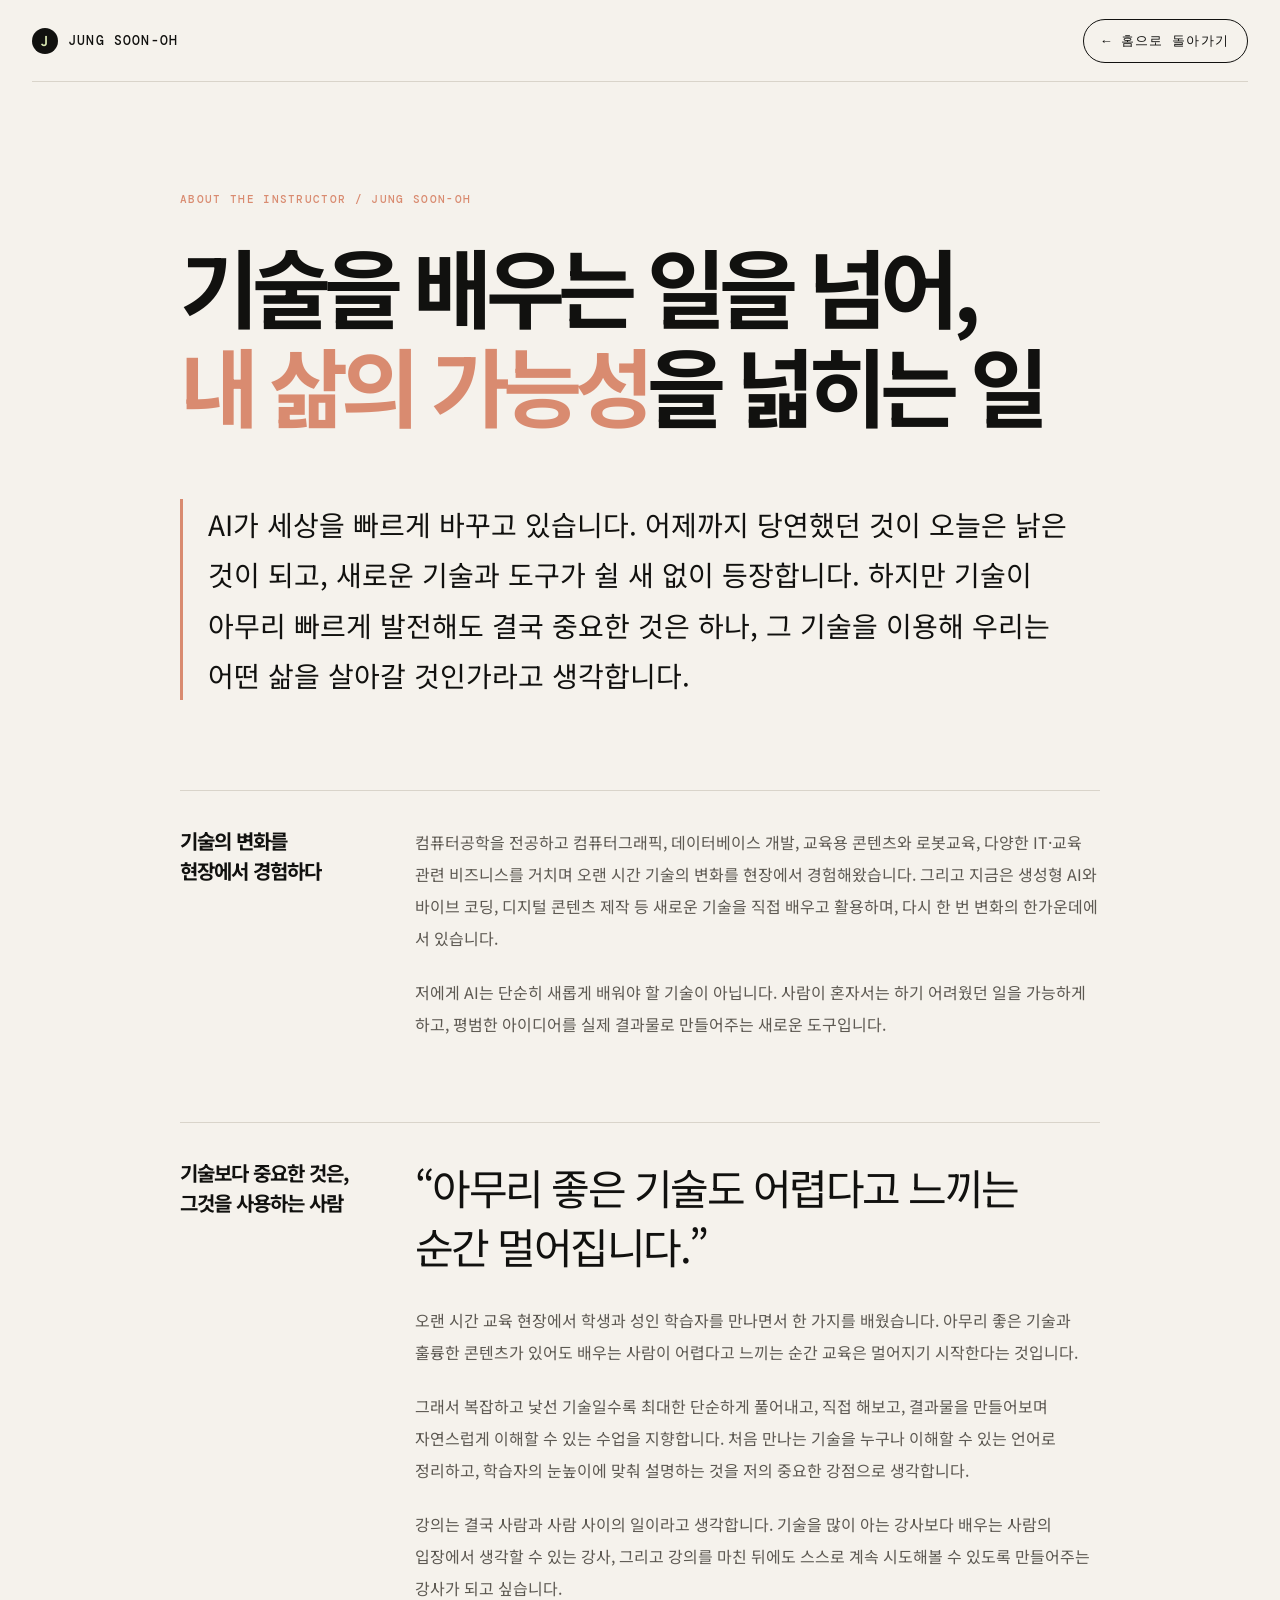
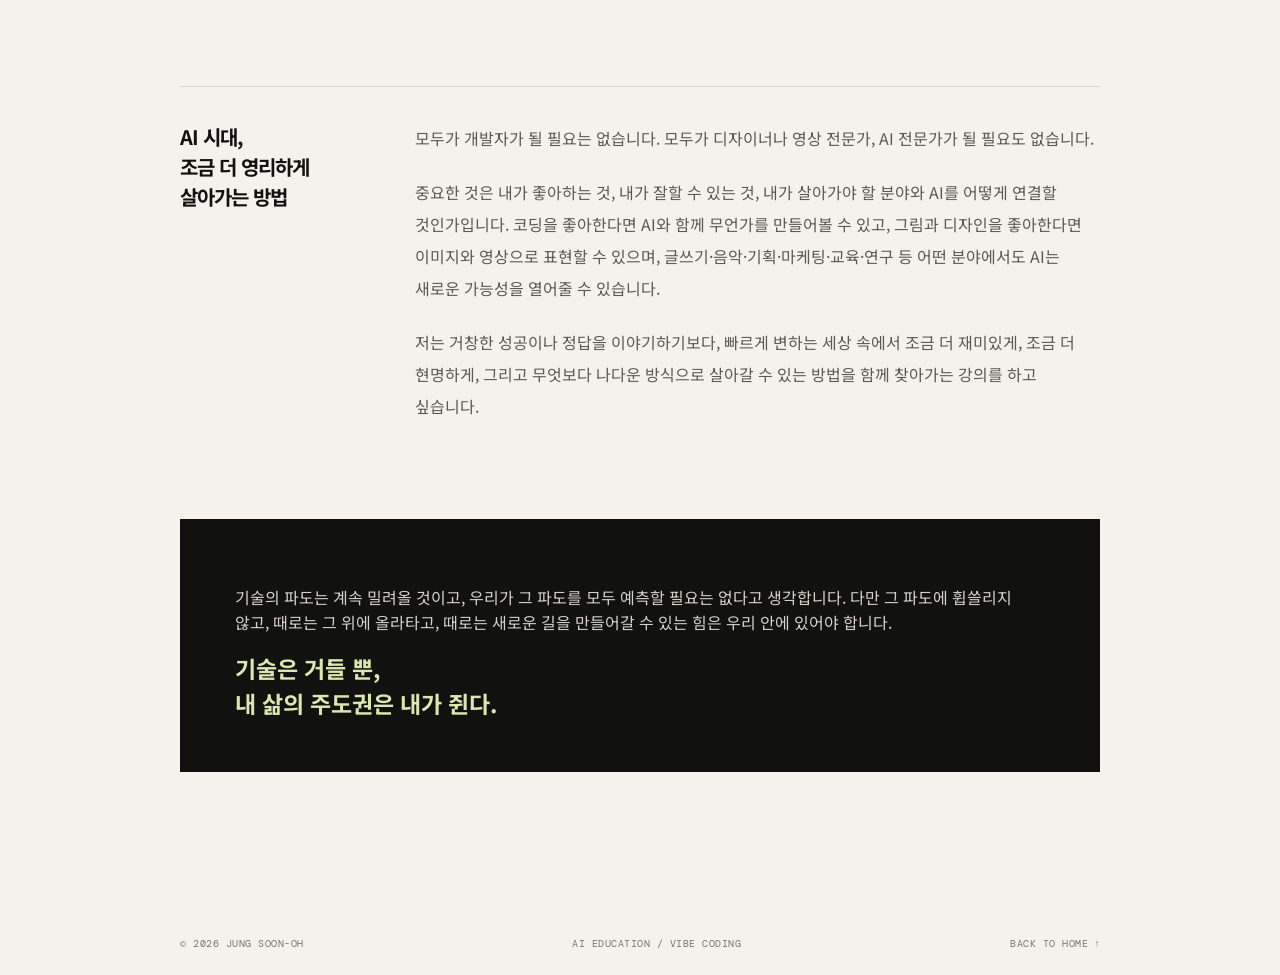
==== about.html @ f89692b2 "Refine landing page visuals and add instructor profile page" ====
<!doctype html>
<html lang="ko">
  <head>
    <meta charset="UTF-8" />
    <meta name="viewport" content="width=device-width, initial-scale=1.0" />
    <meta name="description" content="정순오 강사 소개 - 기술은 거들 뿐, 내 삶의 주도권은 내가 쥔다." />
    <title>강사 소개 | 정순오</title>
    <link rel="stylesheet" href="styles.css" />
    <link rel="stylesheet" href="styles-overrides.css" />
  </head>
  <body class="article-page">
    <header class="site-header">
      <a class="brand" href="index.html" aria-label="정순오 홈"><span class="brand-mark">J</span><span>JUNG SOON-OH</span></a>
      <a class="header-cta" href="index.html">← 홈으로 돌아가기</a>
    </header>
    <main class="article-main">
      <article class="article-shell">
        <p class="article-kicker">ABOUT THE INSTRUCTOR / JUNG SOON-OH</p>
        <h1>기술을 배우는 일을 넘어,<br /><em>내 삶의 가능성</em>을 넓히는 일</h1>
        <p class="article-lead">AI가 세상을 빠르게 바꾸고 있습니다. 어제까지 당연했던 것이 오늘은 낡은 것이 되고, 새로운 기술과 도구가 쉴 새 없이 등장합니다. 하지만 기술이 아무리 빠르게 발전해도 결국 중요한 것은 하나, 그 기술을 이용해 우리는 어떤 삶을 살아갈 것인가라고 생각합니다.</p>
        <section class="article-block"><h2>기술의 변화를<br />현장에서 경험하다</h2><div><p>컴퓨터공학을 전공하고 컴퓨터그래픽, 데이터베이스 개발, 교육용 콘텐츠와 로봇교육, 다양한 IT·교육 관련 비즈니스를 거치며 오랜 시간 기술의 변화를 현장에서 경험해왔습니다. 그리고 지금은 생성형 AI와 바이브 코딩, 디지털 콘텐츠 제작 등 새로운 기술을 직접 배우고 활용하며, 다시 한 번 변화의 한가운데에 서 있습니다.</p><p>저에게 AI는 단순히 새롭게 배워야 할 기술이 아닙니다. 사람이 혼자서는 하기 어려웠던 일을 가능하게 하고, 평범한 아이디어를 실제 결과물로 만들어주는 새로운 도구입니다.</p></div></section>
        <section class="article-block"><h2>기술보다 중요한 것은,<br />그것을 사용하는 사람</h2><div><blockquote>“아무리 좋은 기술도 어렵다고 느끼는 순간 멀어집니다.”</blockquote><p>오랜 시간 교육 현장에서 학생과 성인 학습자를 만나면서 한 가지를 배웠습니다. 아무리 좋은 기술과 훌륭한 콘텐츠가 있어도 배우는 사람이 어렵다고 느끼는 순간 교육은 멀어지기 시작한다는 것입니다.</p><p>그래서 복잡하고 낯선 기술일수록 최대한 단순하게 풀어내고, 직접 해보고, 결과물을 만들어보며 자연스럽게 이해할 수 있는 수업을 지향합니다. 처음 만나는 기술을 누구나 이해할 수 있는 언어로 정리하고, 학습자의 눈높이에 맞춰 설명하는 것을 저의 중요한 강점으로 생각합니다.</p><p>강의는 결국 사람과 사람 사이의 일이라고 생각합니다. 기술을 많이 아는 강사보다 배우는 사람의 입장에서 생각할 수 있는 강사, 그리고 강의를 마친 뒤에도 스스로 계속 시도해볼 수 있도록 만들어주는 강사가 되고 싶습니다.</p></div></section>
        <section class="article-block"><h2>AI 시대,<br />조금 더 영리하게 살아가는 방법</h2><div><p>모두가 개발자가 될 필요는 없습니다. 모두가 디자이너나 영상 전문가, AI 전문가가 될 필요도 없습니다.</p><p>중요한 것은 내가 좋아하는 것, 내가 잘할 수 있는 것, 내가 살아가야 할 분야와 AI를 어떻게 연결할 것인가입니다. 코딩을 좋아한다면 AI와 함께 무언가를 만들어볼 수 있고, 그림과 디자인을 좋아한다면 이미지와 영상으로 표현할 수 있으며, 글쓰기·음악·기획·마케팅·교육·연구 등 어떤 분야에서도 AI는 새로운 가능성을 열어줄 수 있습니다.</p><p>저는 거창한 성공이나 정답을 이야기하기보다, 빠르게 변하는 세상 속에서 조금 더 재미있게, 조금 더 현명하게, 그리고 무엇보다 나다운 방식으로 살아갈 수 있는 방법을 함께 찾아가는 강의를 하고 싶습니다.</p></div></section>
        <section class="article-signature"><p>기술의 파도는 계속 밀려올 것이고, 우리가 그 파도를 모두 예측할 필요는 없다고 생각합니다. 다만 그 파도에 휩쓸리지 않고, 때로는 그 위에 올라타고, 때로는 새로운 길을 만들어갈 수 있는 힘은 우리 안에 있어야 합니다.</p><strong>기술은 거들 뿐,<br />내 삶의 주도권은 내가 쥔다.</strong></section>
      </article>
    </main>
    <footer class="site-footer article-shell"><span>© 2026 JUNG SOON-OH</span><span>AI EDUCATION / VIBE CODING</span><a href="index.html">BACK TO HOME ↑</a></footer>
  </body>
</html>
---- styles.css ----
@import url('https://fonts.googleapis.com/css2?family=DM+Mono:wght@400;500&family=Manrope:wght@400;500;600;700;800&family=Noto+Sans+KR:wght@400;500;600;700;900&display=swap');
:root{--ink:#11110f;--paper:#f5f2ec;--muted:#77736b;--line:#d9d4ca;--lime:#d8f04b;--orange:#f4774b;--blue:#233bff;--cream:#ebe7df}*{box-sizing:border-box}html{scroll-behavior:smooth}body{margin:0;background:var(--paper);color:var(--ink);font-family:'Noto Sans KR','Manrope',sans-serif;line-height:1.55}a{color:inherit;text-decoration:none}.section-shell{width:min(1180px,calc(100% - 64px));margin:auto}.site-header{height:82px;display:flex;align-items:center;justify-content:space-between;width:min(1320px,calc(100% - 64px));margin:auto;border-bottom:1px solid var(--line);font:500 11px 'DM Mono',monospace;letter-spacing:.08em}.brand{display:flex;align-items:center;gap:10px}.brand-mark{width:26px;height:26px;display:grid;place-items:center;background:var(--ink);color:var(--lime);border-radius:50%;font:700 14px 'Manrope'}.desktop-nav{display:flex;gap:32px;color:#67625a}.desktop-nav a:hover,.text-link:hover{color:var(--orange)}.header-cta{padding:11px 16px;border:1px solid var(--ink);border-radius:100px}.header-cta span,.button span{font-size:18px;margin-left:10px}.hero{min-height:700px;display:grid;grid-template-columns:1.02fr .98fr;align-items:center;gap:40px;padding:76px 0 95px}.eyebrow{font:500 11px 'DM Mono',monospace;letter-spacing:.12em;color:var(--muted);margin:0 0 28px}.eyebrow-dot{display:inline-block;width:7px;height:7px;border-radius:50%;background:var(--orange);margin-right:8px}.hero h1,.section-intro h2,.method-heading h2,.trust-heading h2,.about-copy h2,.cta h2{font-size:clamp(42px,5.7vw,76px);line-height:1.05;letter-spacing:-.07em;margin:0;font-weight:900}.hero h1 em,.section-intro h2 em,.method-heading h2 em,.trust-heading h2 em,.about-copy h2 em,.cta h2 em{font-style:normal;color:var(--orange)}.hero-display{font-size:clamp(34px,4vw,56px);font-weight:700;line-height:1.05;letter-spacing:-.08em;margin:22px 0 20px}.hero-display strong{color:var(--blue)}.hero-summary{color:#5d5952;font-size:16px;margin:0 0 31px}.hero-actions{display:flex;align-items:center;gap:25px}.button{display:inline-flex;align-items:center;justify-content:center;padding:15px 21px;border-radius:3px;font-weight:700;font-size:14px;transition:.2s}.button-primary{background:var(--ink);color:var(--paper)}.button-primary:hover{background:var(--blue);transform:translateY(-2px)}.button-light{background:var(--lime);color:var(--ink)}.button-light:hover{background:#fff}.text-link{font-size:13px;border-bottom:1px solid currentColor;padding-bottom:3px}.text-link span{margin-left:8px;font-size:18px}.hero-audience{display:flex;gap:10px;flex-wrap:wrap;margin-top:45px;font:11px 'DM Mono',monospace;color:var(--muted)}.hero-audience span{padding:7px 10px;border:1px solid var(--line);border-radius:100px}.hero-visual{position:relative;min-height:530px}.visual-grid{position:absolute;inset:10px 0 0 30px;background:repeating-linear-gradient(90deg,transparent 0,transparent calc(25% - 1px),rgba(17,17,15,.1) 25%),repeating-linear-gradient(0deg,transparent 0,transparent calc(25% - 1px),rgba(17,17,15,.1) 25%);background-size:25% 25%;clip-path:polygon(16% 0,100% 0,100% 82%,78% 100%,0 100%,0 17%)}.portrait-frame{position:absolute;left:15%;top:39px;width:68%;height:450px;overflow:hidden;background:var(--cream);border:1px solid var(--ink);transform:rotate(3deg)}.portrait-frame img{width:100%;height:100%;object-fit:cover;object-position:center}.floating-note{position:absolute;background:var(--ink);color:var(--paper);padding:14px 16px;font-size:12px;line-height:1.35;box-shadow:7px 7px 0 var(--orange)}.note-top{top:3px;right:0;width:152px}.note-top span{display:block;color:var(--lime);font:11px 'DM Mono';margin-bottom:8px}.note-bottom{bottom:19px;left:0}.pulse{display:inline-block;width:8px;height:8px;background:var(--lime);border-radius:50%;margin-right:8px}.vertical-label{position:absolute;right:-8px;bottom:53px;writing-mode:vertical-rl;font:10px 'DM Mono';letter-spacing:.12em;color:var(--muted)}.marquee{overflow:hidden;background:var(--blue);color:#fff;padding:14px 0;white-space:nowrap;font:500 13px 'DM Mono';letter-spacing:.05em}.marquee div{animation:marquee 26s linear infinite}.marquee span{color:var(--lime);margin:0 18px}@keyframes marquee{to{transform:translateX(-50%)}}.section-pad{padding-top:145px;padding-bottom:145px}.why{display:grid;grid-template-columns:1fr 1fr;gap:100px}.section-intro h2{font-size:clamp(40px,4.6vw,65px)}.lead{font-size:19px;line-height:1.65;color:#5d5952;margin:0 0 50px}.lead strong{color:var(--ink)}.problem-grid{display:grid;grid-template-columns:repeat(3,1fr);gap:18px}.problem-card{border-top:2px solid var(--ink);padding-top:17px}.card-number,.program-meta,.case-label,.process-step>span{font:11px 'DM Mono';color:var(--orange);letter-spacing:.08em}.problem-card h3{font-size:19px;letter-spacing:-.05em;margin:36px 0 13px}.problem-card p{font-size:13px;color:var(--muted);margin:0}.method{background:var(--ink);color:var(--paper);position:relative;overflow:hidden}.method:after{content:'METHOD';position:absolute;right:-20px;bottom:-90px;color:#1a1a17;font:900 190px 'Manrope';letter-spacing:-.12em}.method .section-shell{display:grid;grid-template-columns:.85fr 1.15fr;gap:100px;position:relative;z-index:1}.method .eyebrow{color:#99968e}.quote-mark{font:100px Georgia;color:var(--lime);line-height:.6;margin:0}.method-heading h2{font-size:clamp(42px,5vw,70px)}.method-quote{border-left:2px solid var(--lime);padding-left:18px;margin-top:42px;color:var(--lime);font-size:17px}.method-body{padding-top:40px}.method-body .lead{color:#b0aca2}.steps{display:grid;grid-template-columns:1fr 1fr;border-top:1px solid #474640}.step{padding:25px 24px 26px 0;border-bottom:1px solid #474640}.step:nth-child(odd){border-right:1px solid #474640;padding-right:25px}.step:nth-child(even){padding-left:25px}.step span{color:var(--lime);font:12px 'DM Mono'}.step h3{font-size:19px;margin:22px 0 8px}.step p{font-size:13px;color:#a7a39a;margin:0}.programs{background:var(--paper)}.program-list{display:grid;grid-template-columns:1.2fr 1fr 1fr;gap:14px;margin-top:60px}.program-card{border:1px solid var(--line);padding:28px 25px 25px;min-height:350px;display:flex;flex-direction:column;transition:.25s}.program-card:hover{transform:translateY(-5px);border-color:var(--ink)}.program-feature{background:var(--lime);border-color:var(--lime)}.program-meta{display:flex;justify-content:space-between;color:var(--muted)}.program-feature .program-meta{color:var(--ink)}.program-tag{border:1px solid var(--ink);border-radius:100px;padding:2px 7px;font-size:9px}.program-card h3{font-size:27px;line-height:1.2;letter-spacing:-.07em;margin:65px 0 18px}.program-card p{font-size:13px;color:var(--muted);margin:0}.program-feature p{color:#393b19}.program-result{border-top:1px solid rgba(17,17,15,.25);margin-top:auto;padding-top:16px;display:flex;flex-direction:column;gap:5px}.program-result span{font:10px 'DM Mono';color:var(--muted)}.program-result strong{font-size:12px}.program-footnote{font-size:13px;color:var(--muted);margin:24px 0 0}.proof{background:var(--blue);color:#fff}.proof .eyebrow{color:#bfc5ff}.proof .section-intro h2 em{color:var(--lime)}.case-list{display:grid;grid-template-columns:repeat(3,1fr);gap:15px;margin-top:65px}.case-card{border:1px solid rgba(255,255,255,.3);padding:25px;min-height:390px;display:flex;flex-direction:column}.case-label{color:var(--lime)}.case-card h3{font-size:27px;line-height:1.2;letter-spacing:-.07em;margin:55px 0 35px}.case-row{display:grid;grid-template-columns:45px 1fr;gap:10px;border-top:1px solid rgba(255,255,255,.2);padding:13px 0}.case-row span{font:10px 'DM Mono';color:var(--lime)}.case-row p{font-size:12px;color:#d7d9ef;margin:0}.case-outcome{margin-top:auto;background:var(--lime);color:var(--ink);padding:13px;font-size:12px;font-weight:700}.trust-grid{display:grid;grid-template-columns:1fr 1fr;gap:70px;align-items:start;margin-top:65px}.trust-main img{width:100%;height:190px;object-fit:cover;object-position:center;border:1px solid var(--ink);filter:grayscale(1);mix-blend-mode:multiply}.trust-main p{font-size:16px;color:var(--muted);max-width:470px}.partner-list{border-top:1px solid var(--ink)}.partner-list>div{display:grid;grid-template-columns:1fr 1.3fr 1.3fr;gap:15px;padding:20px 0;border-bottom:1px solid var(--line);align-items:center}.partner-list span{font:10px 'DM Mono';color:var(--orange)}.partner-list strong{font-size:15px}.partner-list small{font-size:12px;color:var(--muted)}.about{background:var(--cream)}.about-grid{display:grid;grid-template-columns:.75fr 1.25fr;gap:100px;align-items:center}.about-photo{position:relative}.about-photo img{width:100%;height:550px;object-fit:cover;filter:grayscale(1)}.about-photo span{position:absolute;bottom:15px;left:15px;background:var(--lime);padding:6px 9px;font:10px 'DM Mono'}.about-copy h2{font-size:clamp(42px,5vw,68px);margin-bottom:35px}.about-copy p{color:var(--muted);font-size:15px;max-width:560px}.about-copy .text-link{display:inline-block;margin-top:20px}.process-line{display:grid;grid-template-columns:repeat(4,1fr);border-top:1px solid var(--ink);margin-top:65px}.process-step{padding:23px 22px 0 0;min-height:150px;border-right:1px solid var(--line)}.process-step:not(:first-child){padding-left:22px}.process-step:last-child{border-right:0}.process-step h3{font-size:18px;margin:25px 0 6px}.process-step p{font-size:12px;color:var(--muted);margin:0}.resource-link{display:grid;grid-template-columns:1fr 2fr auto;align-items:center;gap:20px;border-top:1px solid var(--ink);border-bottom:1px solid var(--ink);padding:20px 0;margin-top:35px}.resource-link span:first-child{font:10px 'DM Mono';color:var(--orange)}.resource-link strong{font-size:15px}.faq{background:var(--ink);color:var(--paper)}.faq .eyebrow{color:#99968e}.faq .section-intro h2 em{color:var(--lime)}.faq-grid{display:grid;grid-template-columns:.8fr 1.2fr;gap:100px}.faq-list details{border-top:1px solid #4a4943;padding:20px 0}.faq-list details:last-child{border-bottom:1px solid #4a4943}.faq-list summary{cursor:pointer;list-style:none;font-size:16px;display:flex;justify-content:space-between;gap:20px}.faq-list summary::-webkit-details-marker{display:none}.faq-list summary span{color:var(--lime);font-size:22px;font-weight:400}.faq-list details p{color:#aaa79e;font-size:13px;margin:15px 35px 0 0}.cta{background:var(--orange);color:var(--ink);text-align:center}.cta .eyebrow{color:#5d2f20}.cta h2 em{color:#fff}.cta-inner>p:not(.eyebrow){max-width:520px;margin:28px auto 32px;color:#4d2e22}.contact-info{display:flex;justify-content:center;gap:24px;margin-top:42px;font:12px 'DM Mono'}.site-footer{display:flex;justify-content:space-between;padding:25px 0;font:10px 'DM Mono';color:var(--muted);letter-spacing:.05em}.reveal{opacity:0;transform:translateY(22px);transition:opacity .7s ease,transform .7s ease}.reveal.visible{opacity:1;transform:none}.reveal-delay{transition-delay:.12s}.reveal-delay-2{transition-delay:.22s}@media(max-width:850px){.section-shell,.site-header{width:min(100% - 36px,600px)}.desktop-nav{display:none}.header-cta{padding:9px 12px}.hero,.why,.method .section-shell,.trust-grid,.about-grid,.faq-grid{grid-template-columns:1fr;gap:50px}.hero{padding-top:55px;min-height:auto}.hero-visual{min-height:460px}.portrait-frame{height:390px}.section-pad{padding-top:90px;padding-bottom:90px}.problem-grid,.program-list,.case-list{grid-template-columns:1fr}.problem-card{min-height:190px}.program-card{min-height:320px}.method:after{font-size:100px;bottom:-30px}.method-body{padding-top:0}.trust-grid{margin-top:40px}.about-photo img{height:420px}.process-line{grid-template-columns:1fr 1fr}.process-step{border-bottom:1px solid var(--line);border-right:1px solid var(--line)}.process-step:nth-child(2){border-right:0}.process-step:nth-child(3){padding-left:0}.process-step:nth-child(4){border-right:0}.resource-link{grid-template-columns:1fr auto}.resource-link strong{grid-column:1/-1;grid-row:2}.site-footer{flex-wrap:wrap;gap:15px}.site-footer span:last-of-type{display:none}}@media(max-width:480px){.hero h1{font-size:42px}.hero-display{font-size:36px}.hero-actions{align-items:flex-start;flex-direction:column;gap:18px}.hero-visual{min-height:390px}.portrait-frame{height:325px;width:75%;left:10%}.floating-note{font-size:10px;padding:11px}.note-top{width:125px}.note-bottom{bottom:10px}.partner-list>div{grid-template-columns:1fr 1fr}.partner-list small{grid-column:2}.contact-info{flex-direction:column;gap:10px}.site-footer{font-size:9px}}
---- styles-overrides.css ----
/* 색상과 줄바꿈을 한 곳에서 조정해 전체 페이지의 시각적 일관성을 유지합니다. */
:root{--lime:#d9e7b1;--orange:#d98b70;--blue:#6b847d;--soft-green:#dfe9cf;--soft-blue:#dce5e0;--soft-orange:#dda08a}
body{word-break:keep-all;overflow-wrap:break-word}
h1,h2,h3,p,a,summary,strong,small{word-break:keep-all}
.site-header{font-size:13px;letter-spacing:.09em}
.desktop-nav{gap:44px;font-size:13px}
.header-cta{font-size:13px;padding:12px 18px}
.hero h1,.section-intro h2,.method-heading h2,.trust-heading h2,.about-copy h2,.cta h2{line-height:1.18}
.hero-display{line-height:1.16}
.hero-summary{line-height:1.8}
.note-top{top:76px;left:-48px;right:auto}
.marquee{background:var(--soft-green);color:#33433b}
.marquee span{color:var(--orange)}
.why{grid-template-columns:.92fr 1.08fr;gap:72px}
.why .section-intro{padding-right:25px}
.why-content{padding-top:18px}
.lead{line-height:1.9}
.method-heading h2,.section-intro h2{line-height:1.24}
.program-feature{background:var(--paper);border-color:var(--line)}
.program-feature .program-meta{color:var(--muted)}
.program-feature p{color:var(--muted)}
.proof{background:var(--blue);color:var(--paper)}
.proof .eyebrow{color:#e5eee8}
.proof .section-intro h2 em{color:var(--lime)}
.case-card{background:rgba(245,242,236,.08);border-color:rgba(245,242,236,.34)}
.case-label,.case-row span{color:var(--lime)}
.case-row{border-color:rgba(245,242,236,.24)}
.case-row p{color:#e3ebe5}
.case-outcome{background:var(--lime);color:#25312b}
.trust-main img{object-fit:contain;background:var(--paper);mix-blend-mode:normal}
.about-photo img{object-fit:contain;object-position:center bottom;background:var(--cream)}
.cta{background:var(--soft-orange)}
.cta .eyebrow{color:#64473d}
.button-light{background:var(--soft-green)}
.button-light:hover{background:#f7f2e5}
.resource-link strong{word-break:keep-all}

/* 강사 소개 전문 페이지의 읽기 흐름과 모바일 여백을 정의합니다. */
.article-page{background:var(--paper)}
.article-main{padding:110px 0 140px}
.article-shell{width:min(920px,calc(100% - 64px));margin:auto}
.article-kicker{font:500 11px 'DM Mono',monospace;letter-spacing:.12em;color:var(--orange);margin:0 0 30px}
.article-main h1{font-size:clamp(46px,7vw,86px);line-height:1.15;letter-spacing:-.08em;margin:0 0 65px}
.article-main h1 em{font-style:normal;color:var(--orange)}
.article-lead{font-size:clamp(20px,2.5vw,28px);line-height:1.8;border-left:3px solid var(--orange);padding-left:25px;margin:0 0 90px}
.article-block{display:grid;grid-template-columns:180px 1fr;gap:55px;border-top:1px solid var(--line);padding:35px 0 60px}
.article-block h2{font-size:20px;line-height:1.5;margin:0;letter-spacing:-.05em}
.article-block p{font-size:16px;line-height:2;margin:0 0 22px;color:#5d5952}
.article-block blockquote{font-size:clamp(25px,3.4vw,42px);line-height:1.4;letter-spacing:-.06em;color:var(--ink);margin:0 0 28px;padding:0}
.article-signature{background:var(--ink);color:var(--paper);padding:50px 55px;margin-top:15px}
.article-signature p{color:#d6d2c9}
.article-signature strong{font-size:23px;color:var(--lime)}
@media(max-width:850px){.desktop-nav{gap:20px}.why{grid-template-columns:1fr;gap:40px}.why .section-intro{padding-right:0}.note-top{left:-12px;top:52px}.article-main{padding-top:75px}.article-block{grid-template-columns:1fr;gap:18px;padding-bottom:42px}.article-shell{width:min(100% - 36px,620px)}.article-signature{padding:35px 25px}}
@media(max-width:480px){.site-header{font-size:11px}.desktop-nav{display:none}.header-cta{font-size:11px}.note-top{left:-4px;top:38px}.hero h1,.section-intro h2,.method-heading h2,.trust-heading h2,.about-copy h2,.cta h2{line-height:1.25}.about-photo img{height:460px}.article-main h1{font-size:47px}.article-lead{font-size:18px;padding-left:18px}}
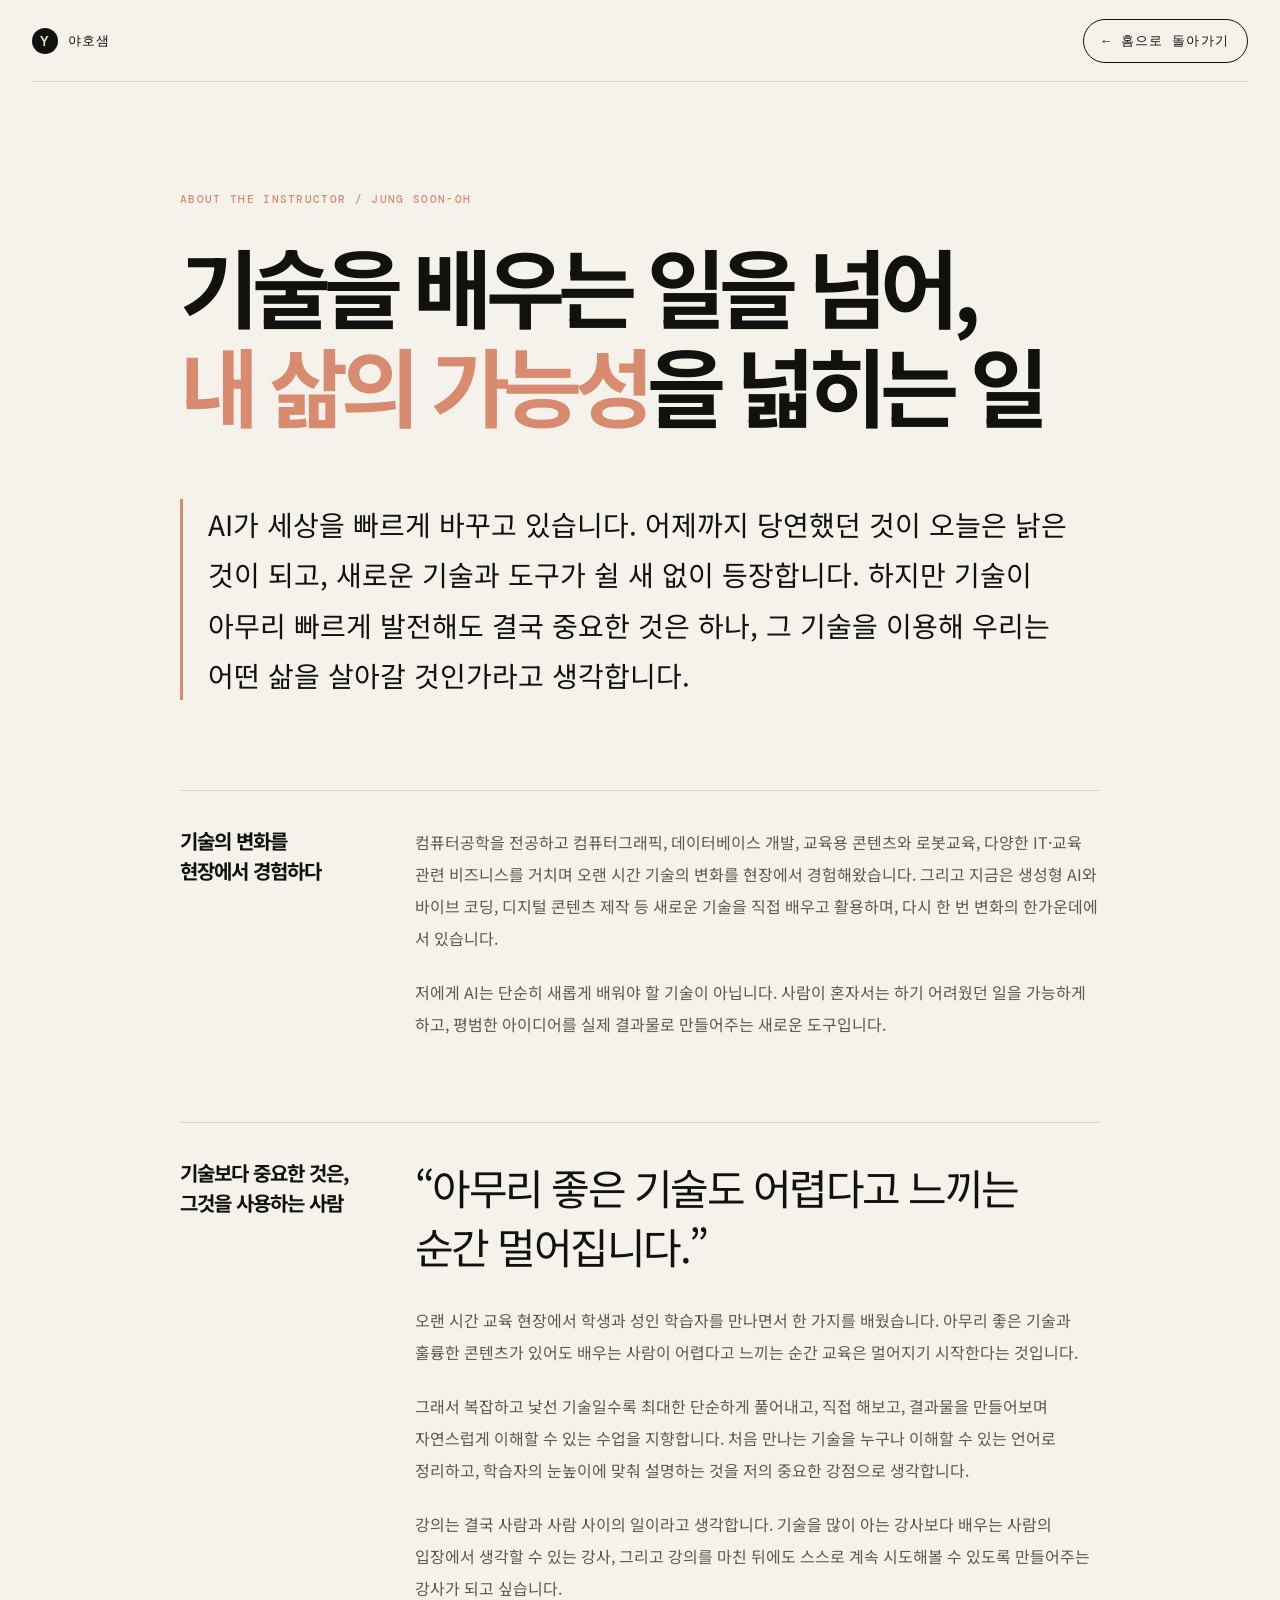
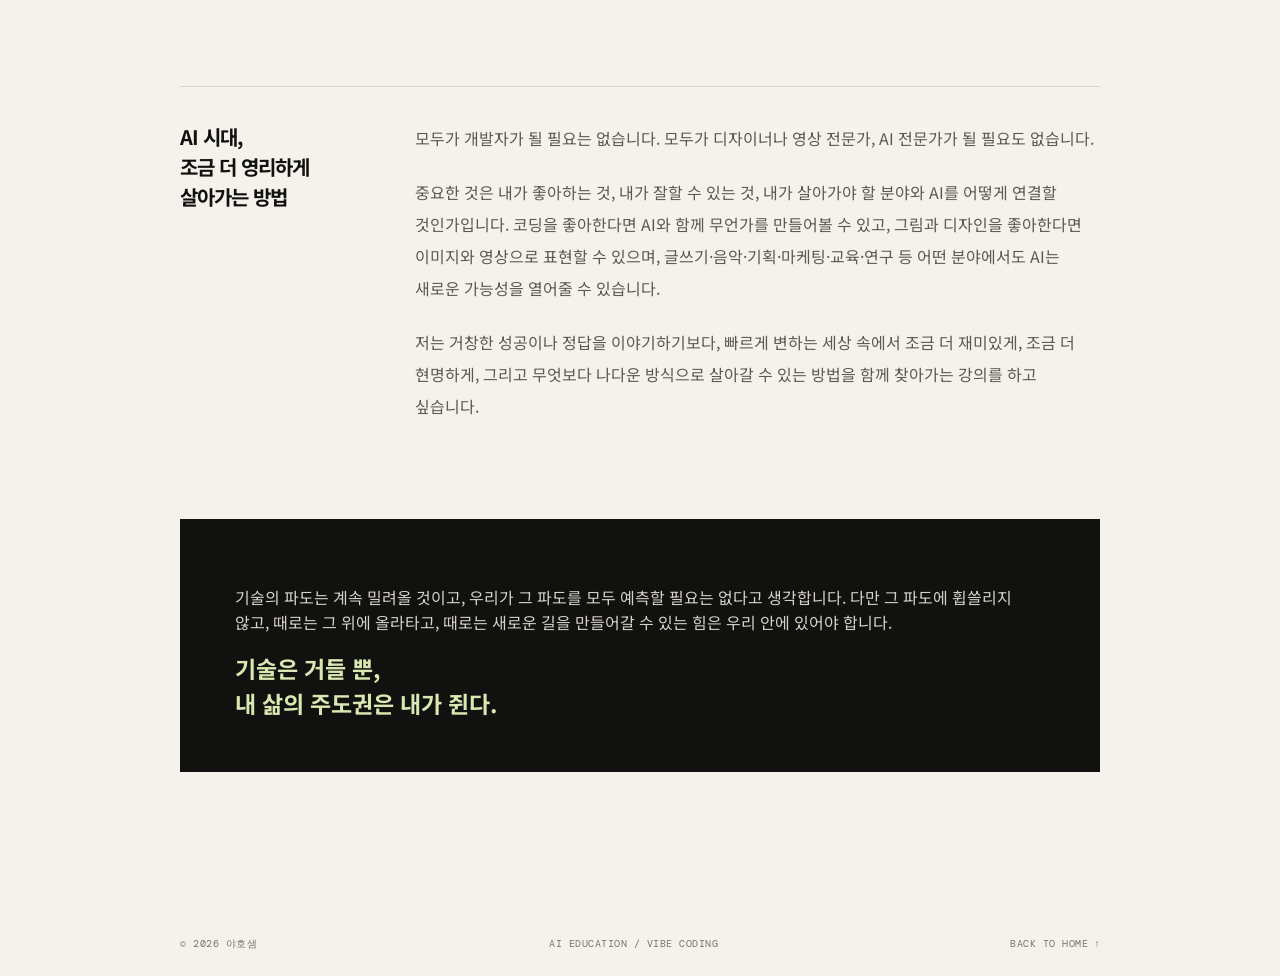
==== commit d5768f0d: "Apply brand copy and original image layout fixes" ====
--- a/about.html
+++ b/about.html
@@ -10,7 +10,7 @@
   </head>
   <body class="article-page">
     <header class="site-header">
-      <a class="brand" href="index.html" aria-label="정순오 홈"><span class="brand-mark">J</span><span>JUNG SOON-OH</span></a>
+      <a class="brand" href="index.html" aria-label="야호샘 홈"><span class="brand-mark">Y</span><span>야호샘</span></a>
       <a class="header-cta" href="index.html">← 홈으로 돌아가기</a>
     </header>
     <main class="article-main">
@@ -24,6 +24,6 @@
         <section class="article-signature"><p>기술의 파도는 계속 밀려올 것이고, 우리가 그 파도를 모두 예측할 필요는 없다고 생각합니다. 다만 그 파도에 휩쓸리지 않고, 때로는 그 위에 올라타고, 때로는 새로운 길을 만들어갈 수 있는 힘은 우리 안에 있어야 합니다.</p><strong>기술은 거들 뿐,<br />내 삶의 주도권은 내가 쥔다.</strong></section>
       </article>
     </main>
-    <footer class="site-footer article-shell"><span>© 2026 JUNG SOON-OH</span><span>AI EDUCATION / VIBE CODING</span><a href="index.html">BACK TO HOME ↑</a></footer>
+    <footer class="site-footer article-shell"><span>© 2026 야호샘</span><span>AI EDUCATION / VIBE CODING</span><a href="index.html">BACK TO HOME ↑</a></footer>
   </body>
 </html>
--- a/styles-overrides.css
+++ b/styles-overrides.css
@@ -8,7 +8,9 @@
 .hero h1,.section-intro h2,.method-heading h2,.trust-heading h2,.about-copy h2,.cta h2{line-height:1.18}
 .hero-display{line-height:1.16}
 .hero-summary{line-height:1.8}
-.note-top{top:76px;left:-48px;right:auto}
+.portrait-frame{background:transparent}
+.portrait-frame img{object-fit:contain;object-position:center;}
+.note-top{top:150px;left:-46px;right:auto}
 .marquee{background:var(--soft-green);color:#33433b}
 .marquee span{color:var(--orange)}
 .why{grid-template-columns:.92fr 1.08fr;gap:72px}
@@ -19,21 +21,34 @@
 .program-feature{background:var(--paper);border-color:var(--line)}
 .program-feature .program-meta{color:var(--muted)}
 .program-feature p{color:var(--muted)}
+.program-card h3{margin-top:30px}
+.program-card p{font-size:14px}
 .proof{background:var(--blue);color:var(--paper)}
 .proof .eyebrow{color:#e5eee8}
 .proof .section-intro h2 em{color:var(--lime)}
 .case-card{background:rgba(245,242,236,.08);border-color:rgba(245,242,236,.34)}
+.case-card h3{margin-top:32px}
+.case-row p{font-size:13px}
 .case-label,.case-row span{color:var(--lime)}
 .case-row{border-color:rgba(245,242,236,.24)}
 .case-row p{color:#e3ebe5}
 .case-outcome{background:var(--lime);color:#25312b}
-.trust-main img{object-fit:contain;background:var(--paper);mix-blend-mode:normal}
-.about-photo img{object-fit:contain;object-position:center bottom;background:var(--cream)}
-.cta{background:var(--soft-orange)}
+.trust-main img{object-fit:contain;background:transparent;mix-blend-mode:multiply;filter:grayscale(1) contrast(1.2);}
+.about-photo img{object-fit:contain;object-position:center bottom;background:var(--cream);filter:none}
+.cta{background:#c9cadd}
 .cta .eyebrow{color:#64473d}
 .button-light{background:var(--soft-green)}
 .button-light:hover{background:#f7f2e5}
+.contact-info{flex-direction:column;align-items:center;gap:8px;font:600 14px 'Manrope','Noto Sans KR',sans-serif;letter-spacing:.02em}
+.contact-info a{text-decoration:none}
 .resource-link strong{word-break:keep-all}
+
+/* 소개 전문을 클릭한 자리 아래에서 부드럽게 펼치고 접습니다. */
+.about-toggle{background:none;border:0;font:inherit;cursor:pointer;color:inherit}
+.about-story{max-height:0;overflow:hidden;opacity:0;transition:max-height .7s ease,opacity .35s ease,margin-top .7s ease;border-top:1px solid transparent}
+.about-story.is-open{max-height:2400px;opacity:1;margin-top:75px;border-top-color:var(--line)}
+.about-story .article-block{padding-top:35px}
+.about-story .article-signature{margin-bottom:0}
 
 /* 강사 소개 전문 페이지의 읽기 흐름과 모바일 여백을 정의합니다. */
 .article-page{background:var(--paper)}
@@ -50,5 +65,5 @@
 .article-signature{background:var(--ink);color:var(--paper);padding:50px 55px;margin-top:15px}
 .article-signature p{color:#d6d2c9}
 .article-signature strong{font-size:23px;color:var(--lime)}
-@media(max-width:850px){.desktop-nav{gap:20px}.why{grid-template-columns:1fr;gap:40px}.why .section-intro{padding-right:0}.note-top{left:-12px;top:52px}.article-main{padding-top:75px}.article-block{grid-template-columns:1fr;gap:18px;padding-bottom:42px}.article-shell{width:min(100% - 36px,620px)}.article-signature{padding:35px 25px}}
-@media(max-width:480px){.site-header{font-size:11px}.desktop-nav{display:none}.header-cta{font-size:11px}.note-top{left:-4px;top:38px}.hero h1,.section-intro h2,.method-heading h2,.trust-heading h2,.about-copy h2,.cta h2{line-height:1.25}.about-photo img{height:460px}.article-main h1{font-size:47px}.article-lead{font-size:18px;padding-left:18px}}
+@media(max-width:850px){.desktop-nav{gap:20px}.why{grid-template-columns:1fr;gap:40px}.why .section-intro{padding-right:0}.note-top{left:-12px;top:96px}.article-main{padding-top:75px}.article-block{grid-template-columns:1fr;gap:18px;padding-bottom:42px}.article-shell{width:min(100% - 36px,620px)}.article-signature{padding:35px 25px}}
+@media(max-width:480px){.site-header{font-size:11px}.desktop-nav{display:none}.header-cta{font-size:11px}.note-top{left:-4px;top:74px}.hero h1,.section-intro h2,.method-heading h2,.trust-heading h2,.about-copy h2,.cta h2{line-height:1.25}.about-photo img{height:460px}.portrait-frame img{object-fit:contain}.article-main h1{font-size:47px}.article-lead{font-size:18px;padding-left:18px}}
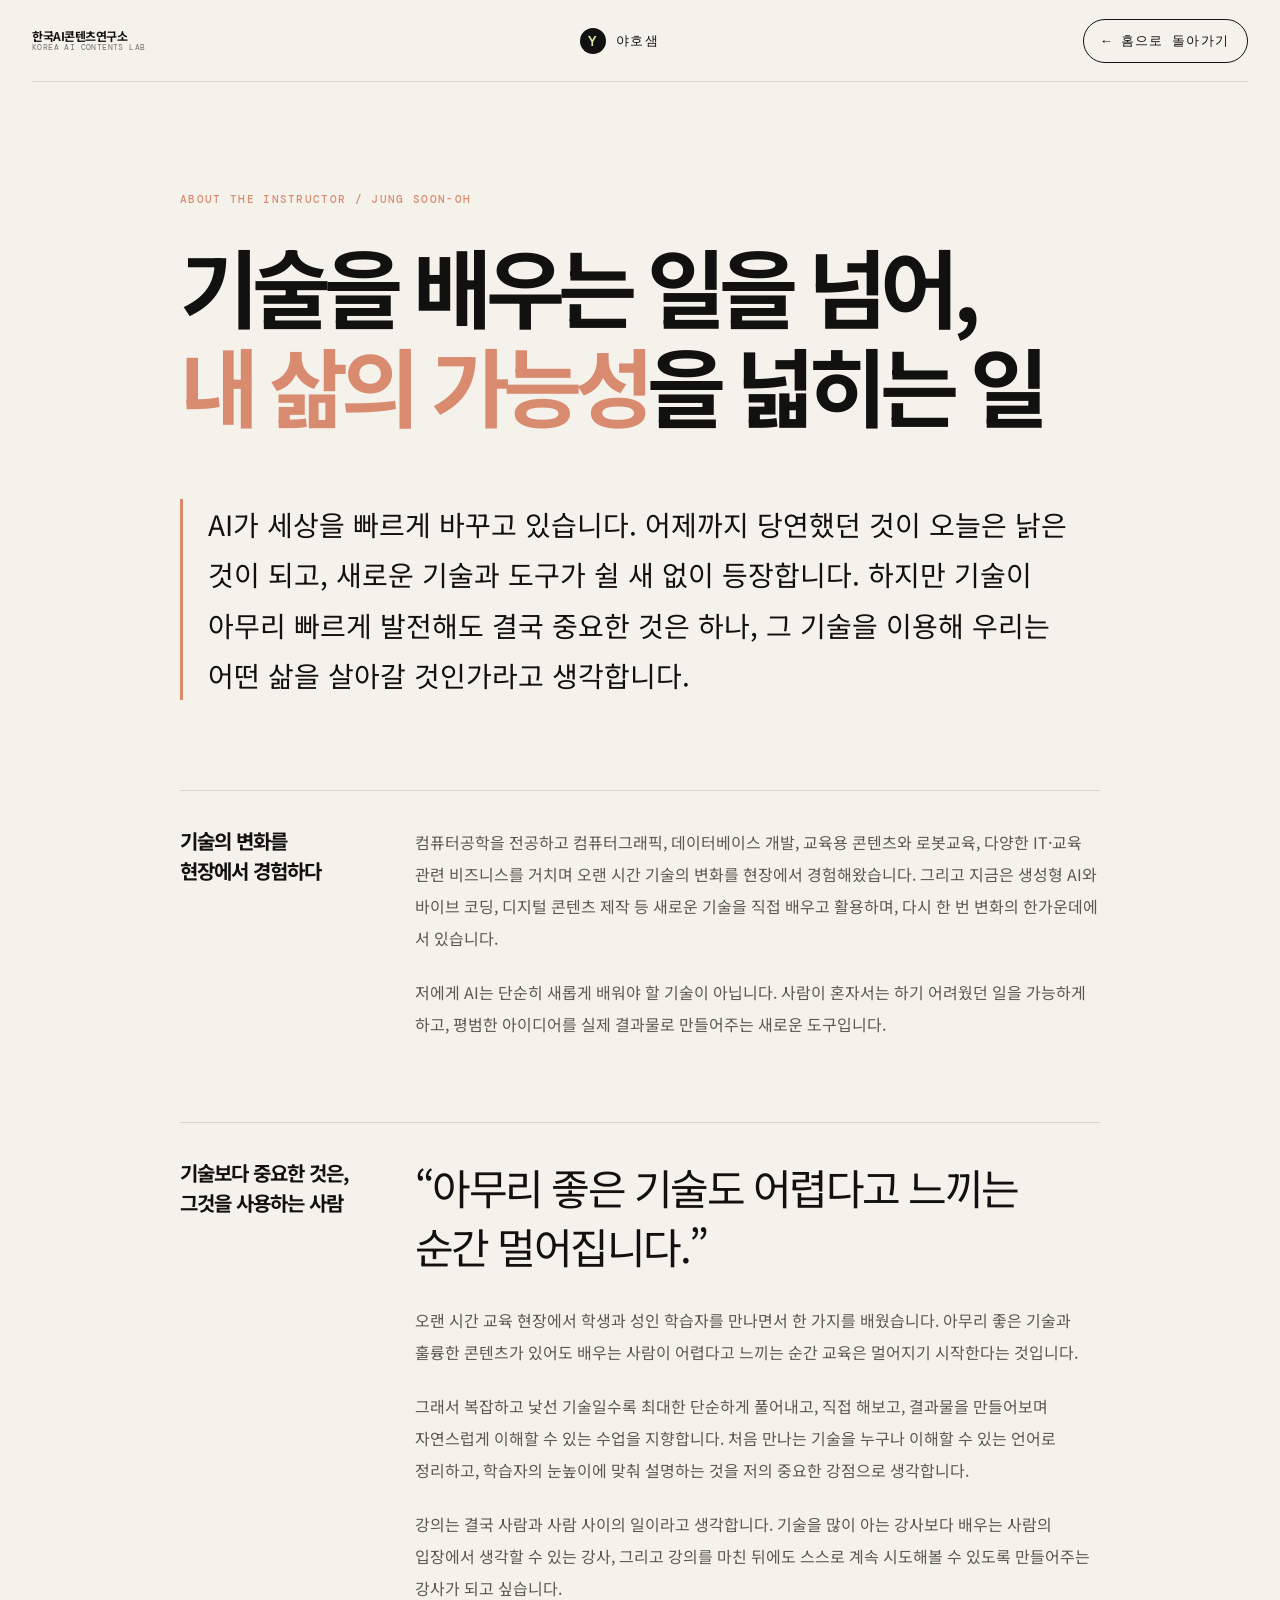
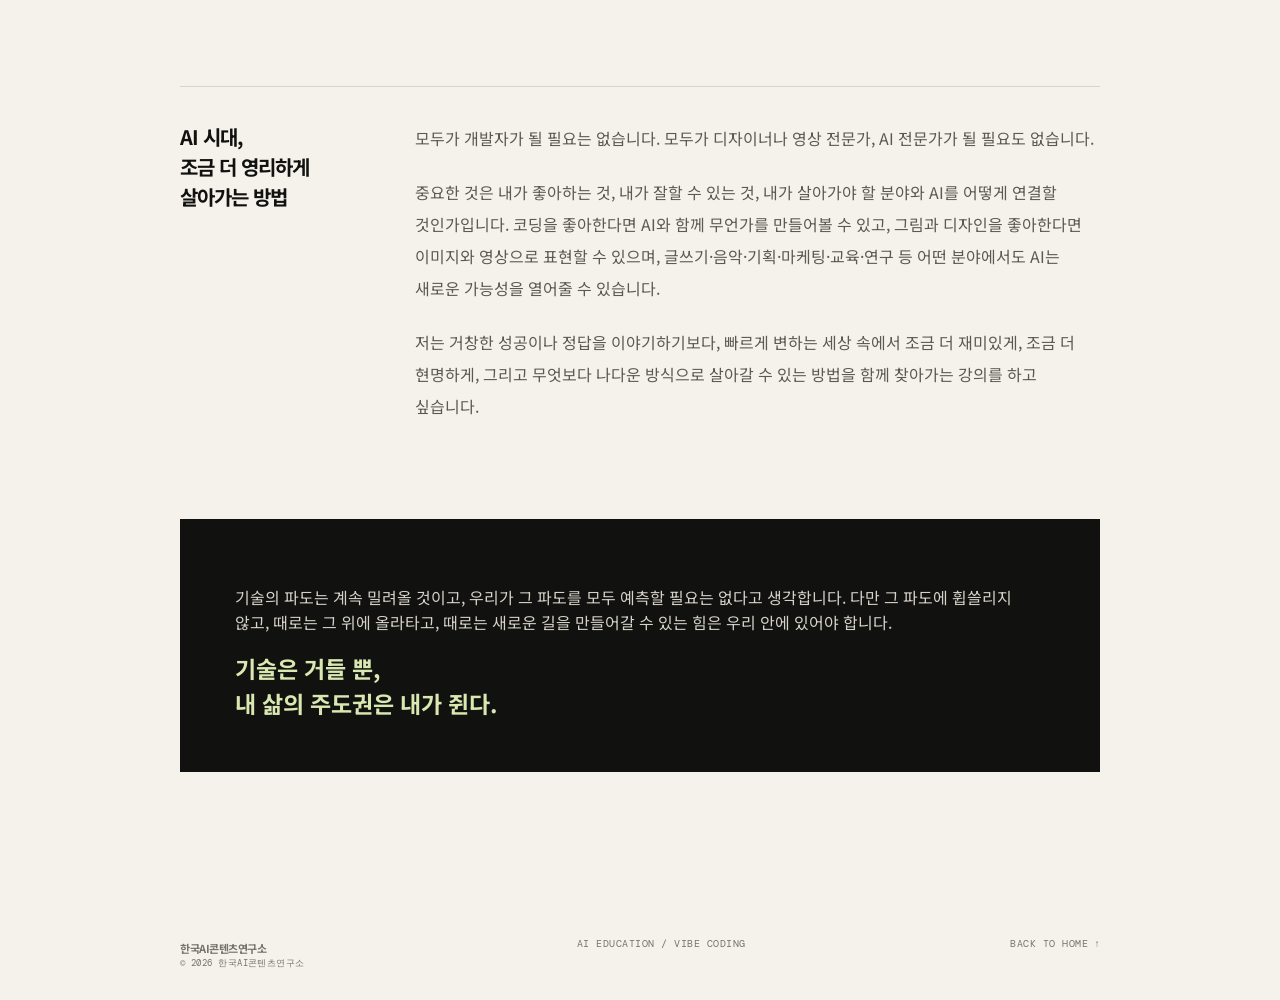
==== commit aec1115d: "Add SEO files and EmailJS contact form" ====
--- a/about.html
+++ b/about.html
@@ -3,13 +3,33 @@
   <head>
     <meta charset="UTF-8" />
     <meta name="viewport" content="width=device-width, initial-scale=1.0" />
-    <meta name="description" content="정순오 강사 소개 - 기술은 거들 뿐, 내 삶의 주도권은 내가 쥔다." />
-    <title>강사 소개 | 정순오</title>
+    <meta name="description" content="야호샘 소개 - 바이브코딩 전문 AI 강사" />
+    <meta name="keywords" content="AI, Vibe Coding" />
+    <link rel="canonical" href="https://yahosam.vercel.app/about.html" />
+    <meta property="og:title" content="강사 소개 | 야호샘" />
+    <meta property="og:description" content="바이브코딩 전문 AI 강사 야호샘" />
+    <meta property="og:url" content="https://yahosam.vercel.app/about.html" />
+    <meta property="og:image" content="https://yahosam.vercel.app/%EC%A0%95%EC%88%9C%EC%98%A4_%ED%94%84%EB%A1%9C%ED%95%84%EC%82%AC%EC%A7%84.png" />
+    <meta property="og:type" content="profile" />
+    <title>강사 소개 | 야호샘</title>
+    <script type="application/ld+json">
+      {
+        "@context": "https://schema.org",
+        "@type": "Person",
+        "name": "야호샘",
+        "jobTitle": "바이브코딩 전문 AI 강사",
+        "description": "바이브코딩 전문 AI 강사",
+        "keywords": ["AI", "Vibe Coding"],
+        "url": "https://yahosam.vercel.app/about.html",
+        "sameAs": ["https://hanconyeon.com/"]
+      }
+    </script>
     <link rel="stylesheet" href="styles.css" />
     <link rel="stylesheet" href="styles-overrides.css" />
   </head>
   <body class="article-page">
     <header class="site-header">
+      <a class="company-brand" href="https://hanconyeon.com/" target="_blank" rel="noopener"><img src="https://ai-homepage-prompt.vercel.app/logo.png" alt="한국AI콘텐츠연구소" onerror="this.style.display='none'" /><span><strong>한국AI콘텐츠연구소</strong><small>KOREA AI CONTENTS LAB</small></span></a>
       <a class="brand" href="index.html" aria-label="야호샘 홈"><span class="brand-mark">Y</span><span>야호샘</span></a>
       <a class="header-cta" href="index.html">← 홈으로 돌아가기</a>
     </header>
@@ -24,6 +44,6 @@
         <section class="article-signature"><p>기술의 파도는 계속 밀려올 것이고, 우리가 그 파도를 모두 예측할 필요는 없다고 생각합니다. 다만 그 파도에 휩쓸리지 않고, 때로는 그 위에 올라타고, 때로는 새로운 길을 만들어갈 수 있는 힘은 우리 안에 있어야 합니다.</p><strong>기술은 거들 뿐,<br />내 삶의 주도권은 내가 쥔다.</strong></section>
       </article>
     </main>
-    <footer class="site-footer article-shell"><span>© 2026 야호샘</span><span>AI EDUCATION / VIBE CODING</span><a href="index.html">BACK TO HOME ↑</a></footer>
+    <footer class="site-footer article-shell"><a class="company-footer" href="https://hanconyeon.com/" target="_blank" rel="noopener"><img src="https://ai-homepage-prompt.vercel.app/logo.png" alt="한국AI콘텐츠연구소" onerror="this.style.display='none'" /><span><strong>한국AI콘텐츠연구소</strong><small>© 2026 한국AI콘텐츠연구소</small></span></a><span>AI EDUCATION / VIBE CODING</span><a href="index.html">BACK TO HOME ↑</a></footer>
   </body>
 </html>
--- a/styles-overrides.css
+++ b/styles-overrides.css
@@ -65,5 +65,29 @@
 .article-signature{background:var(--ink);color:var(--paper);padding:50px 55px;margin-top:15px}
 .article-signature p{color:#d6d2c9}
 .article-signature strong{font-size:23px;color:var(--lime)}
+.contact-form{max-width:760px;margin:42px auto 0;text-align:left;color:var(--ink)}
+.contact-form-grid{display:grid;grid-template-columns:1fr 1fr;gap:16px}
+.contact-form label{display:flex;flex-direction:column;gap:7px;font-size:12px;font-weight:700}
+.contact-form label>span{color:#b3291d}
+.contact-form input,.contact-form select,.contact-form textarea{width:100%;border:1px solid rgba(17,17,15,.35);border-radius:2px;background:#fff;color:var(--ink);font:inherit;padding:12px 13px;outline:none}
+.contact-form input:focus,.contact-form select:focus,.contact-form textarea:focus{border-color:var(--blue);box-shadow:0 0 0 2px rgba(35,59,255,.16)}
+.contact-form textarea{resize:vertical;min-height:132px}
+.contact-form-full{grid-column:1/-1}
+.privacy-area{margin-top:22px;padding-top:18px;border-top:1px solid rgba(17,17,15,.24)}
+.privacy-check{display:inline-flex!important;flex-direction:row!important;align-items:center;gap:8px!important;font-weight:700!important}
+.privacy-check input{width:17px;height:17px;accent-color:var(--blue)}
+.privacy-detail-toggle{margin-left:12px;border:0;border-bottom:1px solid currentColor;background:transparent;color:inherit;font:inherit;font-size:12px;cursor:pointer;padding:0}
+.privacy-detail{margin-top:14px;background:rgba(255,255,255,.7);padding:12px;overflow-x:auto}
+.privacy-detail table{width:100%;border-collapse:collapse;font-size:12px}
+.privacy-detail th,.privacy-detail td{border:1px solid rgba(17,17,15,.18);padding:9px;text-align:left;vertical-align:top}
+.privacy-detail th{width:30%;background:rgba(245,242,236,.9)}
+.form-status{min-height:24px;margin:16px 0 8px;text-align:center;font-size:13px;font-weight:700}
+.form-status.is-loading{color:#5d5952}.form-status.is-success{color:#174c2a}.form-status.is-error{color:#8e221a}
+.form-submit{border:0;cursor:pointer;margin:0 auto}.form-submit:disabled{cursor:not-allowed;opacity:.48;transform:none}
 @media(max-width:850px){.desktop-nav{gap:20px}.why{grid-template-columns:1fr;gap:40px}.why .section-intro{padding-right:0}.note-top{left:-12px;top:96px}.article-main{padding-top:75px}.article-block{grid-template-columns:1fr;gap:18px;padding-bottom:42px}.article-shell{width:min(100% - 36px,620px)}.article-signature{padding:35px 25px}}
+@media(max-width:600px){.contact-form-grid{grid-template-columns:1fr}.contact-form-full{grid-column:auto}.privacy-check{align-items:flex-start!important}.privacy-detail-toggle{display:inline-block;margin-top:10px;margin-left:25px}}
+@media(max-width:850px){.company-brand{margin-left:-6px;padding-left:6px}.company-brand strong{font-size:10px}.company-brand small{font-size:7px}.site-header{gap:8px}.site-header>.brand{display:none}.company-footer strong{font-size:10px}}
 @media(max-width:480px){.site-header{font-size:11px}.desktop-nav{display:none}.header-cta{font-size:11px}.note-top{left:-4px;top:74px}.hero h1,.section-intro h2,.method-heading h2,.trust-heading h2,.about-copy h2,.cta h2{line-height:1.25}.about-photo img{height:460px}.portrait-frame img{object-fit:contain}.article-main h1{font-size:47px}.article-lead{font-size:18px;padding-left:18px}}
+.site-header{position:sticky;top:0;z-index:20;background:rgba(245,242,236,.96);backdrop-filter:blur(8px)}
+.company-brand,.company-footer{display:flex;align-items:center;gap:9px;border-radius:4px;transition:background .2s ease}.company-brand{padding:8px 10px;margin-left:-10px}.company-brand:hover,.company-footer:hover{background:rgba(216,240,75,.42)}
+.company-brand img,.company-footer img{width:auto;height:24px;object-fit:contain}.company-brand span,.company-footer span{display:flex;flex-direction:column;line-height:1.15}.company-brand strong,.company-footer strong{font-family:'Noto Sans KR','Manrope',sans-serif;font-size:12px;letter-spacing:-.04em}.company-brand small,.company-footer small{font:8px 'DM Mono',monospace;letter-spacing:.05em;color:var(--muted);white-space:nowrap}.company-footer{padding:5px 8px;margin-left:-8px}.company-footer strong{font-size:11px}.company-footer small{font-size:9px;margin-top:3px}
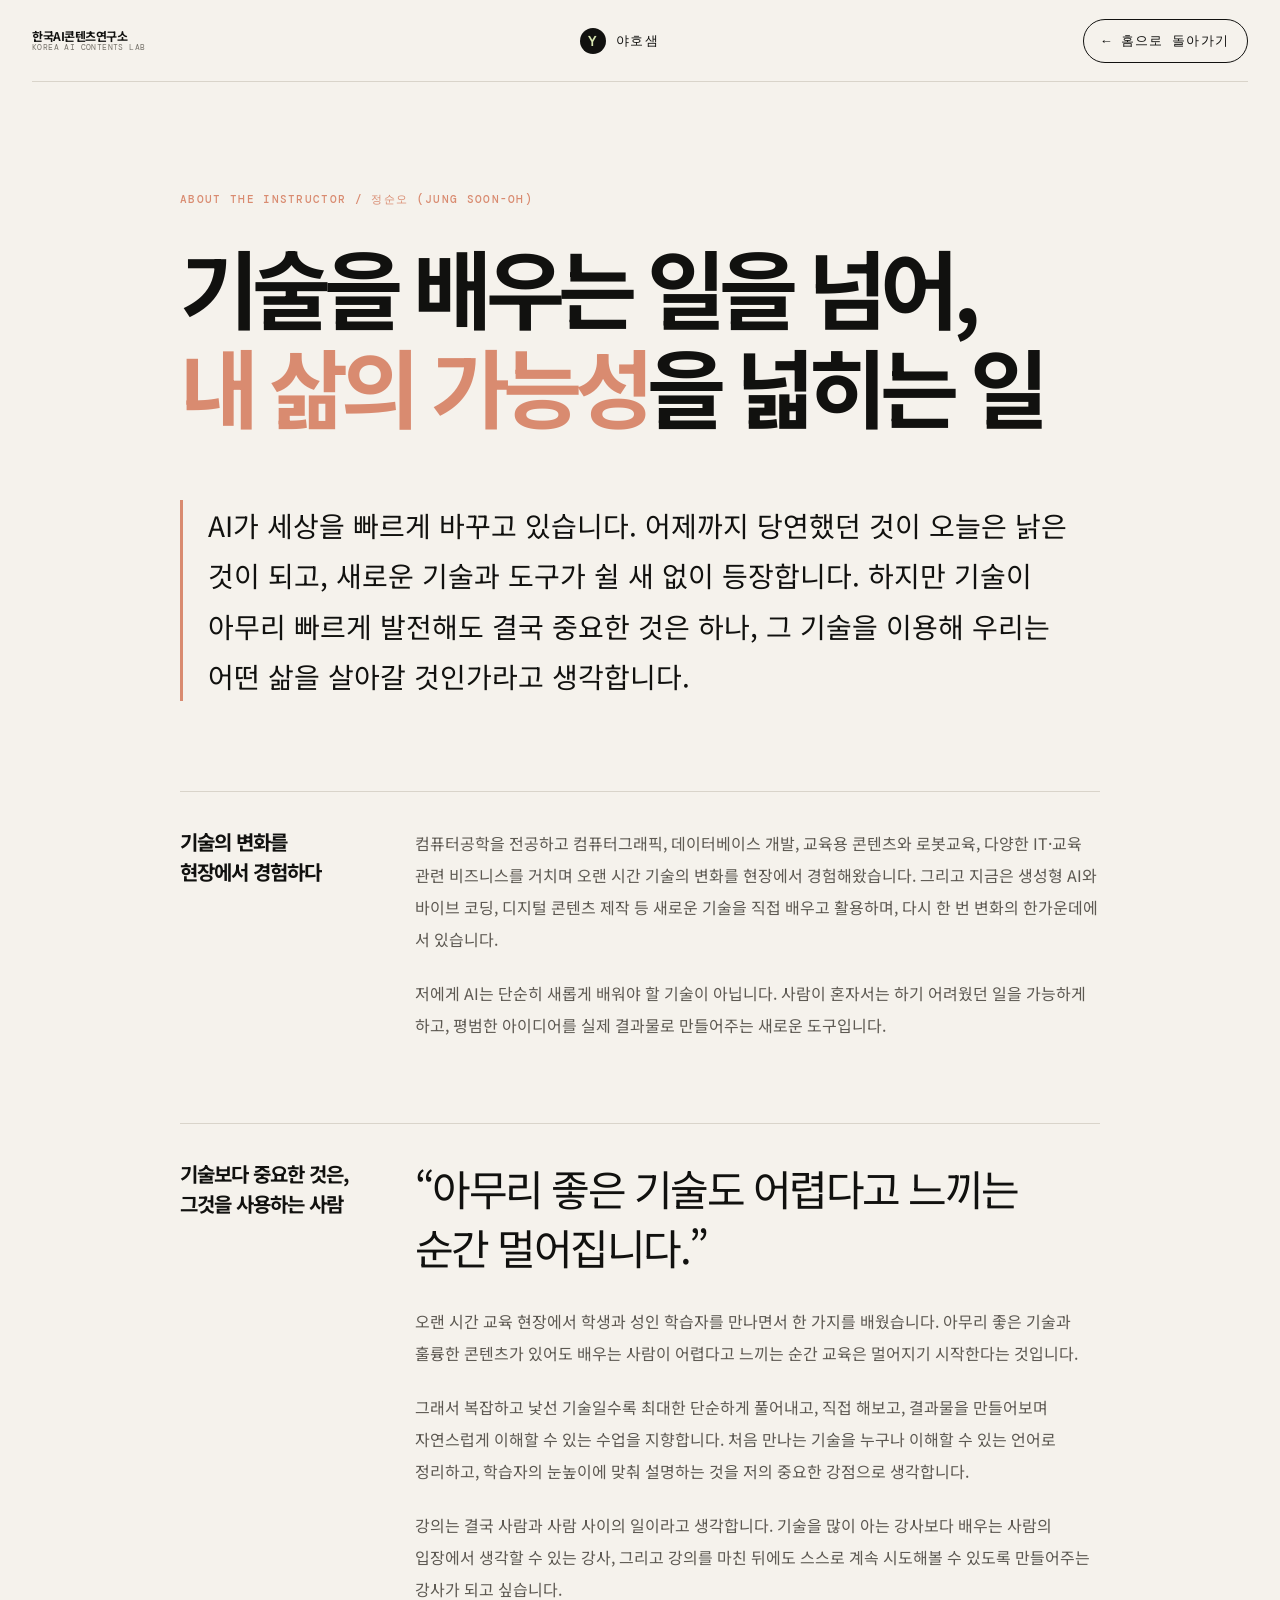
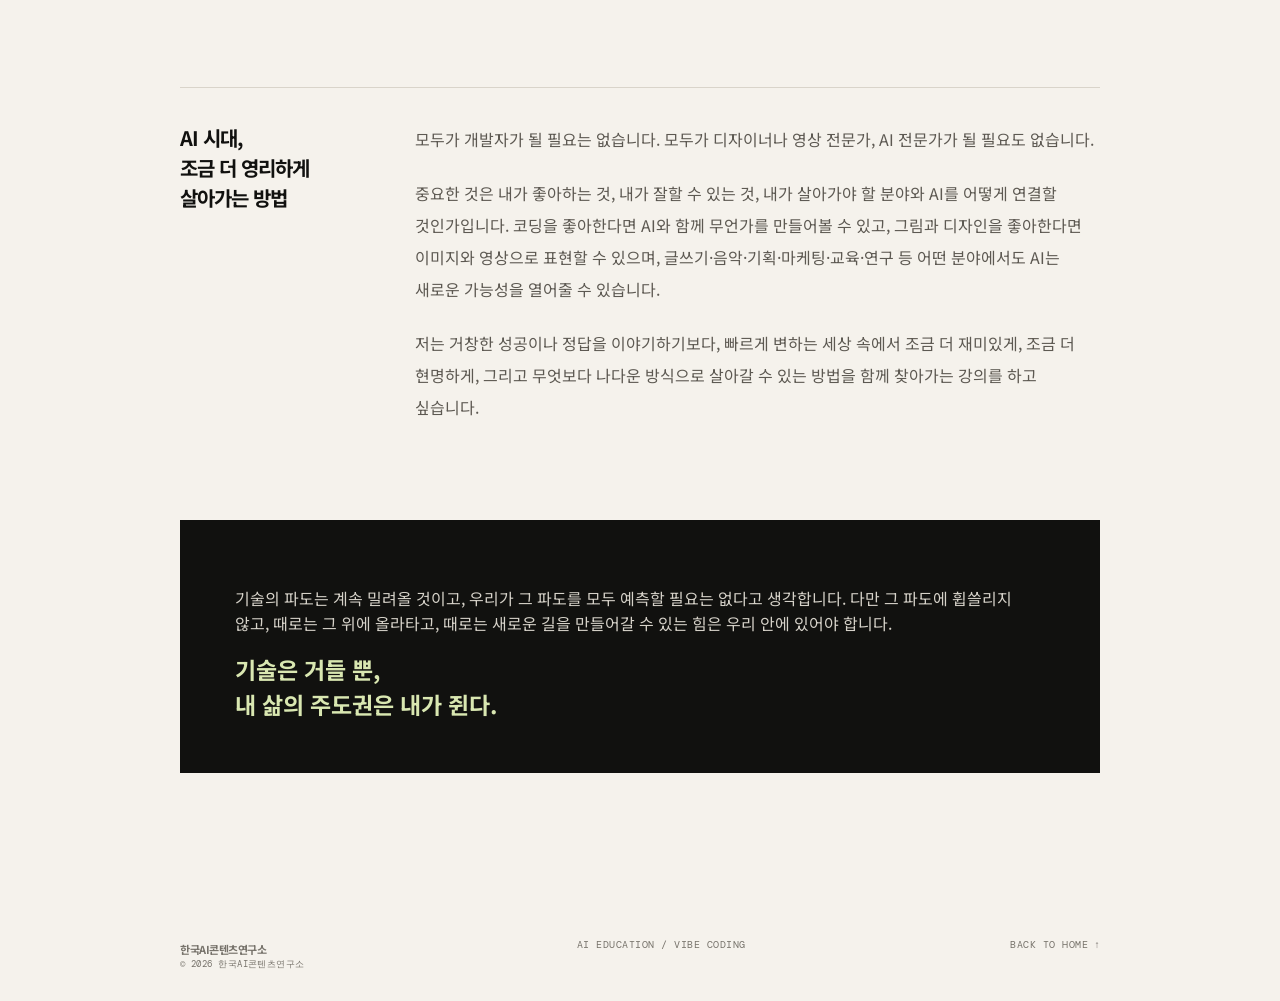
==== commit e622c8a9: "Add instructor real name and Course schema for GEO improvement - Expose "정순오" (real name) in title/o" ====
--- a/about.html
+++ b/about.html
@@ -3,20 +3,20 @@
   <head>
     <meta charset="UTF-8" />
     <meta name="viewport" content="width=device-width, initial-scale=1.0" />
-    <meta name="description" content="야호샘 소개 - 바이브코딩 전문 AI 강사" />
+    <meta name="description" content="정순오(야호샘) 소개 - 바이브코딩 전문 AI 강사" />
     <meta name="keywords" content="AI, Vibe Coding" />
     <link rel="canonical" href="https://yahosam.vercel.app/about.html" />
-    <meta property="og:title" content="강사 소개 | 야호샘" />
-    <meta property="og:description" content="바이브코딩 전문 AI 강사 야호샘" />
+    <meta property="og:title" content="강사 소개 | 정순오(야호샘)" />
+    <meta property="og:description" content="바이브코딩 전문 AI 강사 정순오(야호샘)" />
     <meta property="og:url" content="https://yahosam.vercel.app/about.html" />
     <meta property="og:image" content="https://yahosam.vercel.app/%EC%A0%95%EC%88%9C%EC%98%A4_%ED%94%84%EB%A1%9C%ED%95%84%EC%82%AC%EC%A7%84.png" />
     <meta property="og:type" content="profile" />
-    <title>강사 소개 | 야호샘</title>
+    <title>강사 소개 | 정순오(야호샘)</title>
     <script type="application/ld+json">
       {
         "@context": "https://schema.org",
         "@type": "Person",
-        "name": "야호샘",
+        "name": "정순오(야호샘)",
         "jobTitle": "바이브코딩 전문 AI 강사",
         "description": "바이브코딩 전문 AI 강사",
         "keywords": ["AI", "Vibe Coding"],
@@ -35,7 +35,7 @@
     </header>
     <main class="article-main">
       <article class="article-shell">
-        <p class="article-kicker">ABOUT THE INSTRUCTOR / JUNG SOON-OH</p>
+        <p class="article-kicker">ABOUT THE INSTRUCTOR / 정순오 (JUNG SOON-OH)</p>
         <h1>기술을 배우는 일을 넘어,<br /><em>내 삶의 가능성</em>을 넓히는 일</h1>
         <p class="article-lead">AI가 세상을 빠르게 바꾸고 있습니다. 어제까지 당연했던 것이 오늘은 낡은 것이 되고, 새로운 기술과 도구가 쉴 새 없이 등장합니다. 하지만 기술이 아무리 빠르게 발전해도 결국 중요한 것은 하나, 그 기술을 이용해 우리는 어떤 삶을 살아갈 것인가라고 생각합니다.</p>
         <section class="article-block"><h2>기술의 변화를<br />현장에서 경험하다</h2><div><p>컴퓨터공학을 전공하고 컴퓨터그래픽, 데이터베이스 개발, 교육용 콘텐츠와 로봇교육, 다양한 IT·교육 관련 비즈니스를 거치며 오랜 시간 기술의 변화를 현장에서 경험해왔습니다. 그리고 지금은 생성형 AI와 바이브 코딩, 디지털 콘텐츠 제작 등 새로운 기술을 직접 배우고 활용하며, 다시 한 번 변화의 한가운데에 서 있습니다.</p><p>저에게 AI는 단순히 새롭게 배워야 할 기술이 아닙니다. 사람이 혼자서는 하기 어려웠던 일을 가능하게 하고, 평범한 아이디어를 실제 결과물로 만들어주는 새로운 도구입니다.</p></div></section>
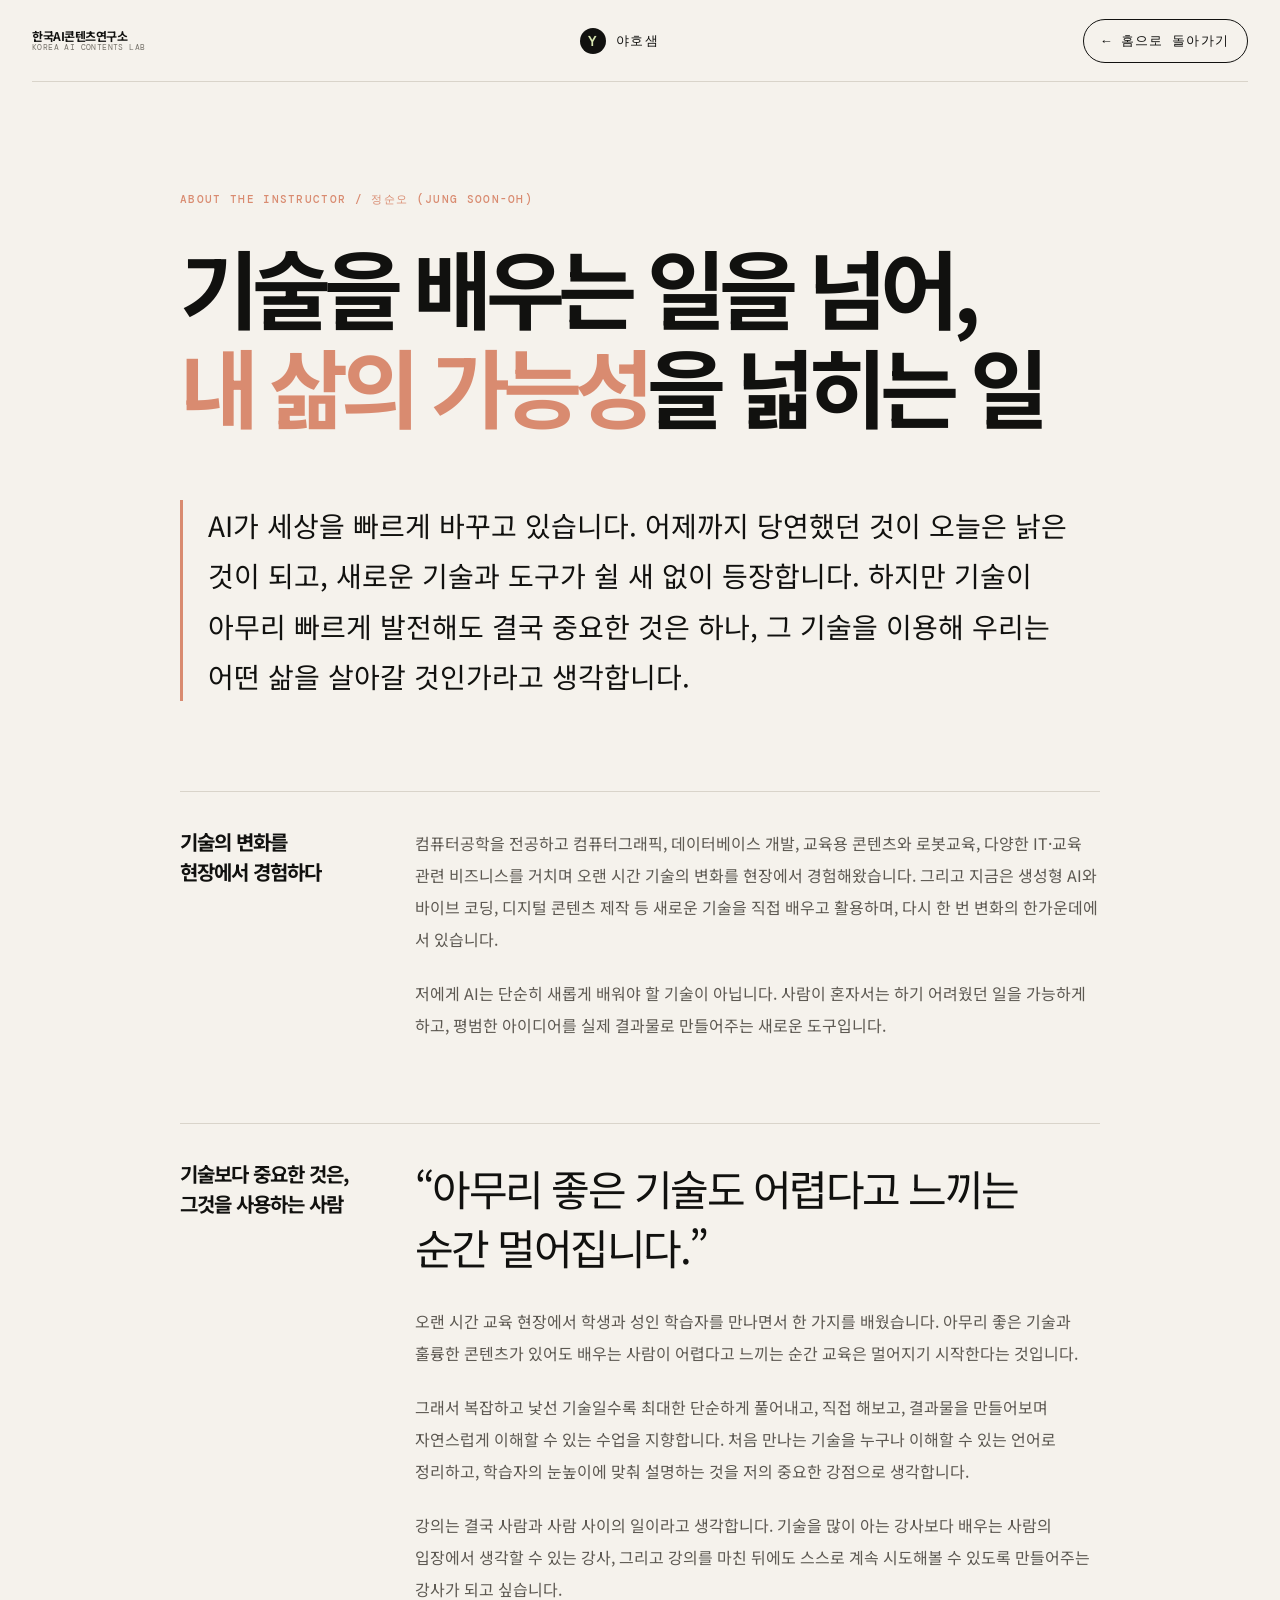
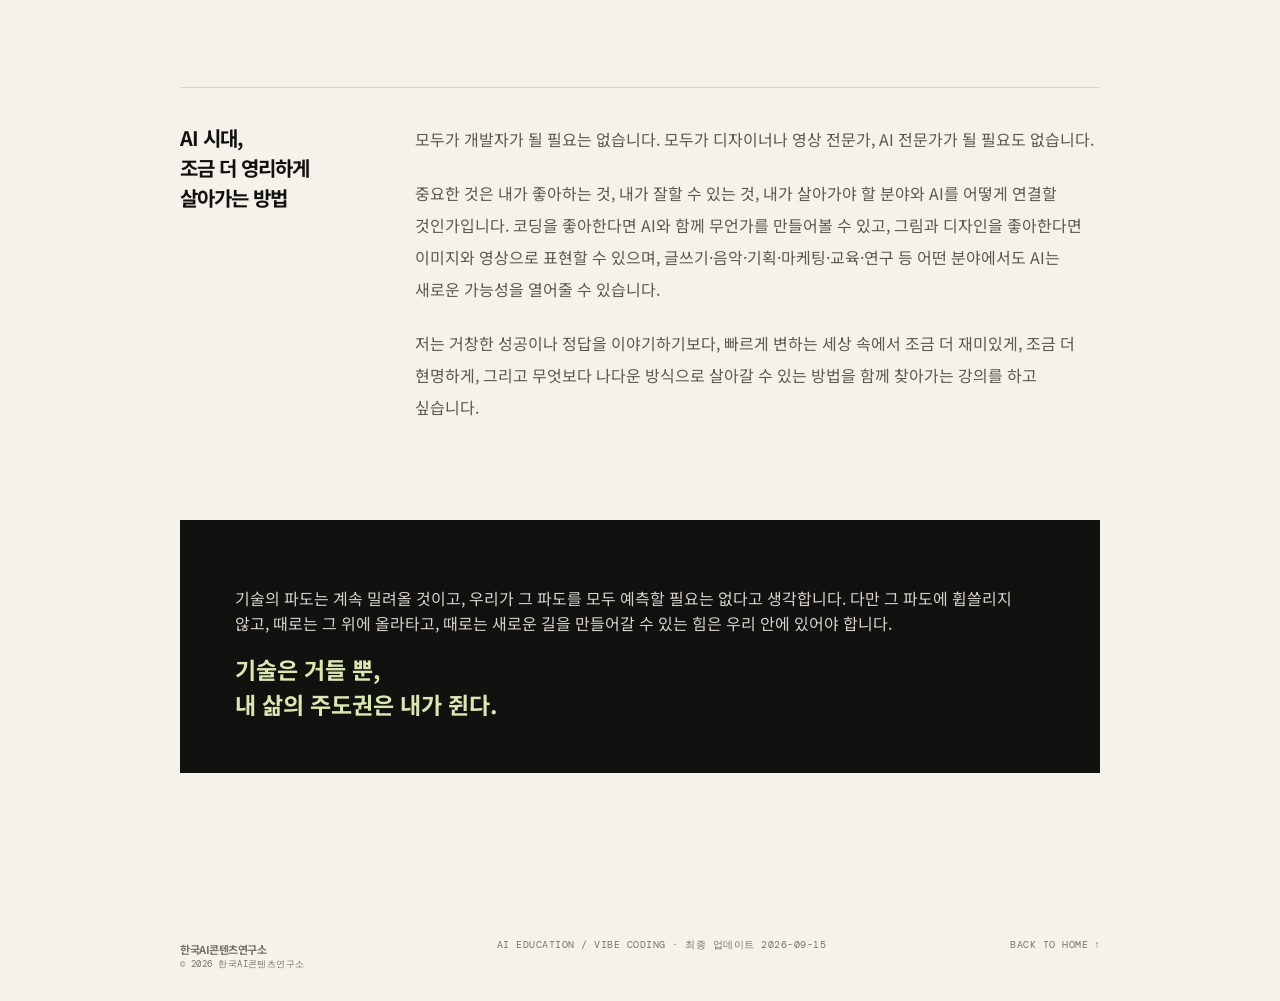
==== commit adafcad8: "Add update date, ContactPoint schema, image sizing, and trust stats - Show "최종 업데이트 2026-09-15" in t" ====
--- a/about.html
+++ b/about.html
@@ -21,7 +21,8 @@
         "description": "바이브코딩 전문 AI 강사",
         "keywords": ["AI", "Vibe Coding"],
         "url": "https://yahosam.vercel.app/about.html",
-        "sameAs": ["https://hanconyeon.com/"]
+        "sameAs": ["https://hanconyeon.com/"],
+        "dateModified": "2026-09-15"
       }
     </script>
     <link rel="stylesheet" href="styles.css" />
@@ -29,7 +30,7 @@
   </head>
   <body class="article-page">
     <header class="site-header">
-      <a class="company-brand" href="https://hanconyeon.com/" target="_blank" rel="noopener"><img src="https://ai-homepage-prompt.vercel.app/logo.png" alt="한국AI콘텐츠연구소" onerror="this.style.display='none'" /><span><strong>한국AI콘텐츠연구소</strong><small>KOREA AI CONTENTS LAB</small></span></a>
+      <a class="company-brand" href="https://hanconyeon.com/" target="_blank" rel="noopener"><img src="https://ai-homepage-prompt.vercel.app/logo.png" alt="한국AI콘텐츠연구소" width="396" height="96" loading="lazy" onerror="this.style.display='none'" /><span><strong>한국AI콘텐츠연구소</strong><small>KOREA AI CONTENTS LAB</small></span></a>
       <a class="brand" href="index.html" aria-label="야호샘 홈"><span class="brand-mark">Y</span><span>야호샘</span></a>
       <a class="header-cta" href="index.html">← 홈으로 돌아가기</a>
     </header>
@@ -44,6 +45,6 @@
         <section class="article-signature"><p>기술의 파도는 계속 밀려올 것이고, 우리가 그 파도를 모두 예측할 필요는 없다고 생각합니다. 다만 그 파도에 휩쓸리지 않고, 때로는 그 위에 올라타고, 때로는 새로운 길을 만들어갈 수 있는 힘은 우리 안에 있어야 합니다.</p><strong>기술은 거들 뿐,<br />내 삶의 주도권은 내가 쥔다.</strong></section>
       </article>
     </main>
-    <footer class="site-footer article-shell"><a class="company-footer" href="https://hanconyeon.com/" target="_blank" rel="noopener"><img src="https://ai-homepage-prompt.vercel.app/logo.png" alt="한국AI콘텐츠연구소" onerror="this.style.display='none'" /><span><strong>한국AI콘텐츠연구소</strong><small>© 2026 한국AI콘텐츠연구소</small></span></a><span>AI EDUCATION / VIBE CODING</span><a href="index.html">BACK TO HOME ↑</a></footer>
+    <footer class="site-footer article-shell"><a class="company-footer" href="https://hanconyeon.com/" target="_blank" rel="noopener"><img src="https://ai-homepage-prompt.vercel.app/logo.png" alt="한국AI콘텐츠연구소" width="396" height="96" loading="lazy" onerror="this.style.display='none'" /><span><strong>한국AI콘텐츠연구소</strong><small>© 2026 한국AI콘텐츠연구소</small></span></a><span>AI EDUCATION / VIBE CODING · 최종 업데이트 2026-09-15</span><a href="index.html">BACK TO HOME ↑</a></footer>
   </body>
 </html>
--- a/styles-overrides.css
+++ b/styles-overrides.css
@@ -34,6 +34,7 @@
 .case-row p{color:#e3ebe5}
 .case-outcome{background:var(--lime);color:#25312b}
 .trust-main img{object-fit:contain;background:transparent;mix-blend-mode:multiply;filter:grayscale(1) contrast(1.2);}
+.trust-stats{margin-top:20px}
 .about-photo img{object-fit:contain;object-position:center bottom;background:var(--cream);filter:none}
 .cta{background:#c9cadd}
 .cta .eyebrow{color:#64473d}
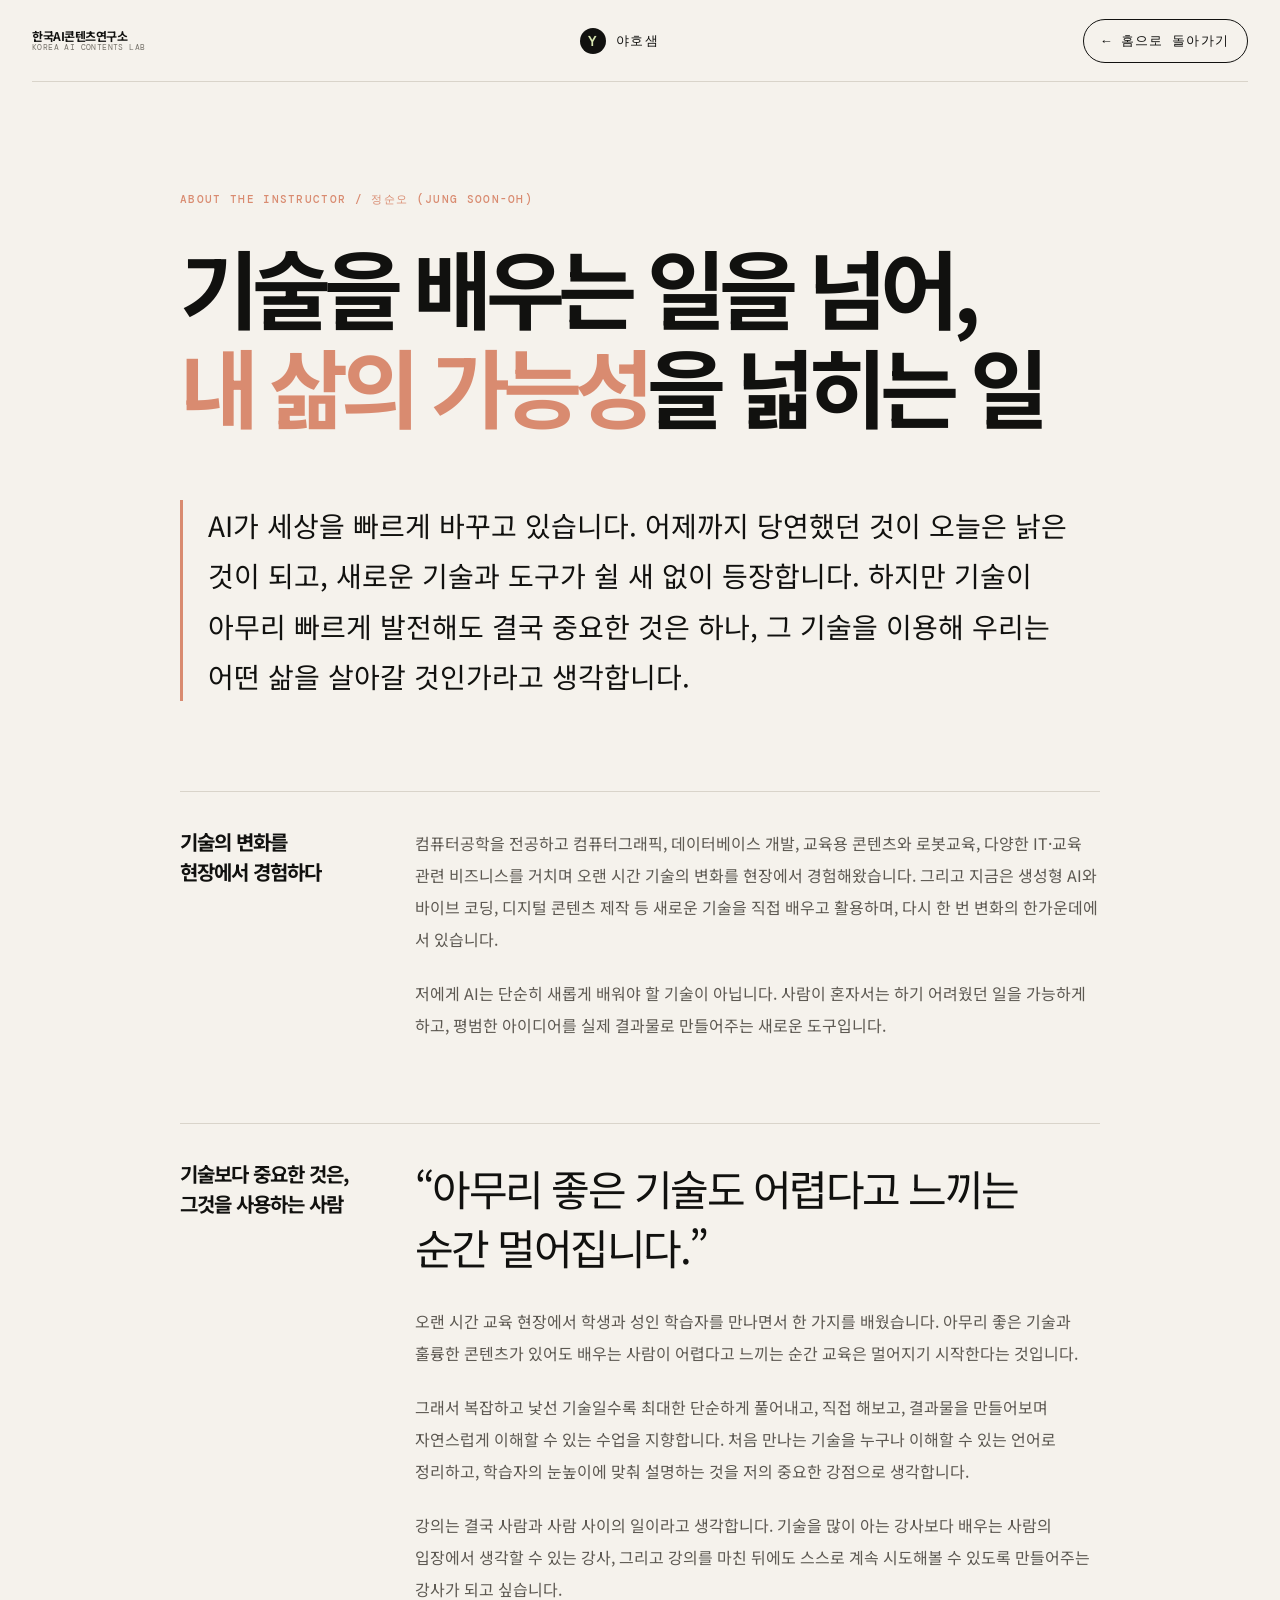
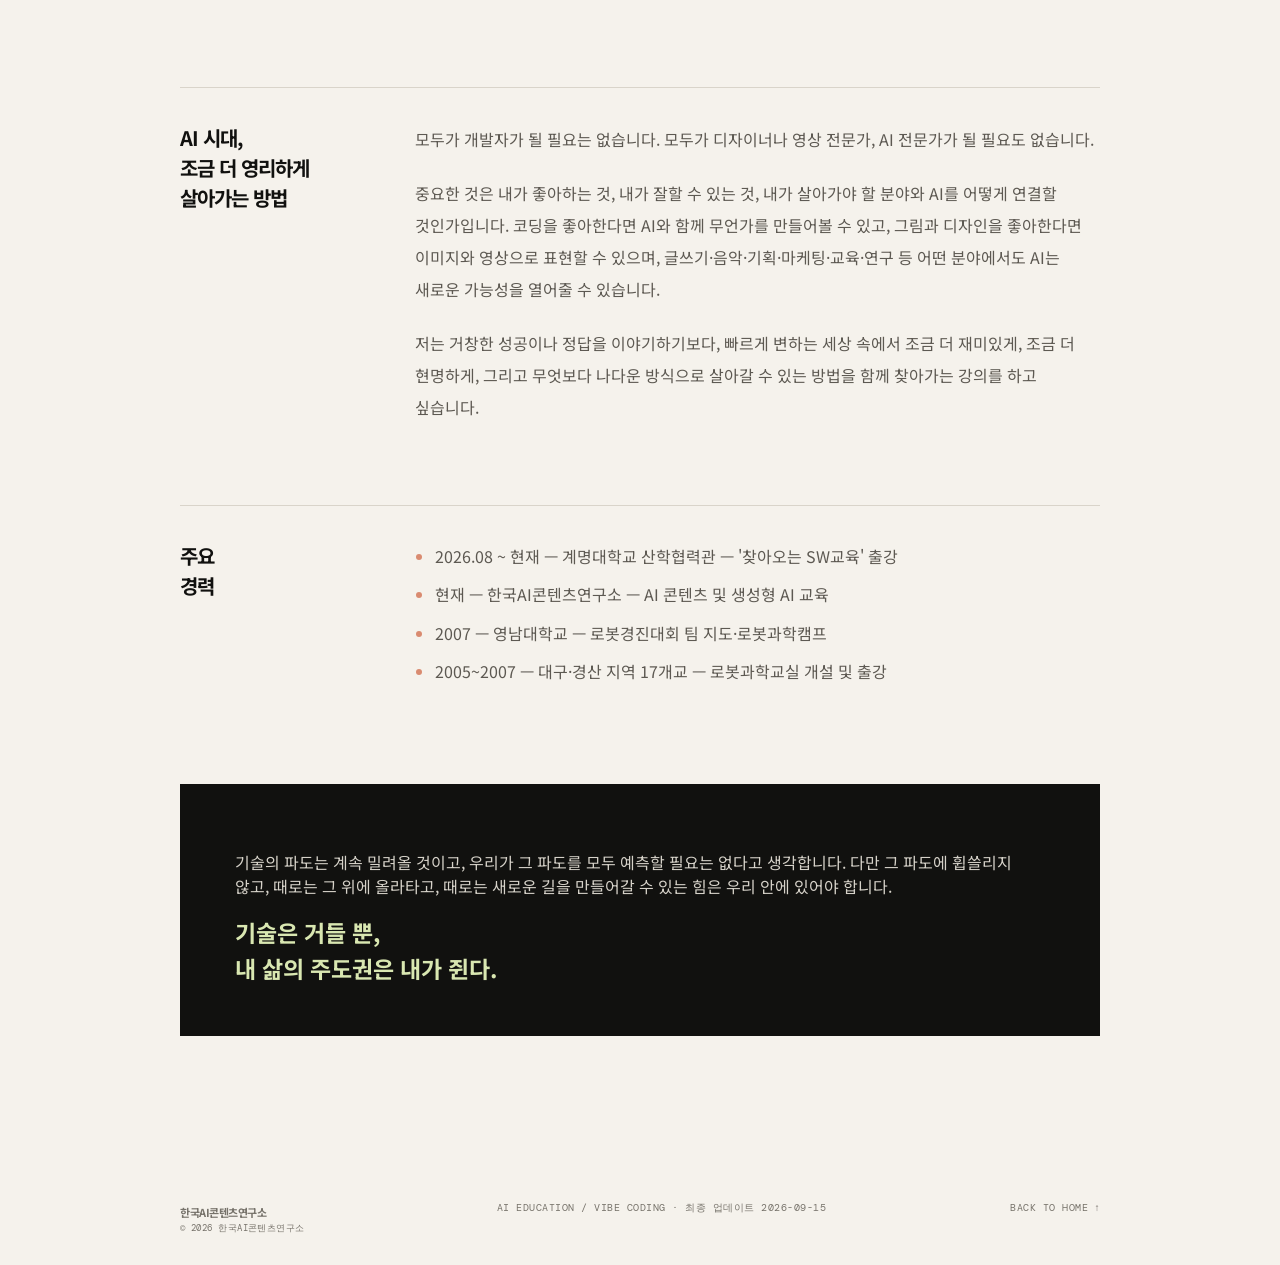
==== commit aa4bd993: "Add course-adult.html and structure instructor career history - New course-adult.html for PROGRAM 01" ====
--- a/about.html
+++ b/about.html
@@ -42,6 +42,7 @@
         <section class="article-block"><h2>기술의 변화를<br />현장에서 경험하다</h2><div><p>컴퓨터공학을 전공하고 컴퓨터그래픽, 데이터베이스 개발, 교육용 콘텐츠와 로봇교육, 다양한 IT·교육 관련 비즈니스를 거치며 오랜 시간 기술의 변화를 현장에서 경험해왔습니다. 그리고 지금은 생성형 AI와 바이브 코딩, 디지털 콘텐츠 제작 등 새로운 기술을 직접 배우고 활용하며, 다시 한 번 변화의 한가운데에 서 있습니다.</p><p>저에게 AI는 단순히 새롭게 배워야 할 기술이 아닙니다. 사람이 혼자서는 하기 어려웠던 일을 가능하게 하고, 평범한 아이디어를 실제 결과물로 만들어주는 새로운 도구입니다.</p></div></section>
         <section class="article-block"><h2>기술보다 중요한 것은,<br />그것을 사용하는 사람</h2><div><blockquote>“아무리 좋은 기술도 어렵다고 느끼는 순간 멀어집니다.”</blockquote><p>오랜 시간 교육 현장에서 학생과 성인 학습자를 만나면서 한 가지를 배웠습니다. 아무리 좋은 기술과 훌륭한 콘텐츠가 있어도 배우는 사람이 어렵다고 느끼는 순간 교육은 멀어지기 시작한다는 것입니다.</p><p>그래서 복잡하고 낯선 기술일수록 최대한 단순하게 풀어내고, 직접 해보고, 결과물을 만들어보며 자연스럽게 이해할 수 있는 수업을 지향합니다. 처음 만나는 기술을 누구나 이해할 수 있는 언어로 정리하고, 학습자의 눈높이에 맞춰 설명하는 것을 저의 중요한 강점으로 생각합니다.</p><p>강의는 결국 사람과 사람 사이의 일이라고 생각합니다. 기술을 많이 아는 강사보다 배우는 사람의 입장에서 생각할 수 있는 강사, 그리고 강의를 마친 뒤에도 스스로 계속 시도해볼 수 있도록 만들어주는 강사가 되고 싶습니다.</p></div></section>
         <section class="article-block"><h2>AI 시대,<br />조금 더 영리하게 살아가는 방법</h2><div><p>모두가 개발자가 될 필요는 없습니다. 모두가 디자이너나 영상 전문가, AI 전문가가 될 필요도 없습니다.</p><p>중요한 것은 내가 좋아하는 것, 내가 잘할 수 있는 것, 내가 살아가야 할 분야와 AI를 어떻게 연결할 것인가입니다. 코딩을 좋아한다면 AI와 함께 무언가를 만들어볼 수 있고, 그림과 디자인을 좋아한다면 이미지와 영상으로 표현할 수 있으며, 글쓰기·음악·기획·마케팅·교육·연구 등 어떤 분야에서도 AI는 새로운 가능성을 열어줄 수 있습니다.</p><p>저는 거창한 성공이나 정답을 이야기하기보다, 빠르게 변하는 세상 속에서 조금 더 재미있게, 조금 더 현명하게, 그리고 무엇보다 나다운 방식으로 살아갈 수 있는 방법을 함께 찾아가는 강의를 하고 싶습니다.</p></div></section>
+        <section class="article-block"><h2>주요<br />경력</h2><div><ul><li>2026.08 ~ 현재 — 계명대학교 산학협력관 — '찾아오는 SW교육' 출강</li><li>현재 — 한국AI콘텐츠연구소 — AI 콘텐츠 및 생성형 AI 교육</li><li>2007 — 영남대학교 — 로봇경진대회 팀 지도·로봇과학캠프</li><li>2005~2007 — 대구·경산 지역 17개교 — 로봇과학교실 개설 및 출강</li></ul></div></section>
         <section class="article-signature"><p>기술의 파도는 계속 밀려올 것이고, 우리가 그 파도를 모두 예측할 필요는 없다고 생각합니다. 다만 그 파도에 휩쓸리지 않고, 때로는 그 위에 올라타고, 때로는 새로운 길을 만들어갈 수 있는 힘은 우리 안에 있어야 합니다.</p><strong>기술은 거들 뿐,<br />내 삶의 주도권은 내가 쥔다.</strong></section>
       </article>
     </main>
--- a/styles-overrides.css
+++ b/styles-overrides.css
@@ -43,6 +43,11 @@
 .contact-info{flex-direction:column;align-items:center;gap:8px;font:600 14px 'Manrope','Noto Sans KR',sans-serif;letter-spacing:.02em}
 .contact-info a{text-decoration:none}
 .resource-link strong{word-break:keep-all}
+
+/* 과정별 개별 페이지(예: course-adult.html)의 커리큘럼/목표 목록을 본문 단락과 어울리는 스타일로 정리 */
+.article-block ul{margin:0 0 22px;padding-left:20px;color:#5d5952;font-size:16px;line-height:1.9}
+.article-block ul li{margin-bottom:8px}
+.article-block ul li::marker{color:var(--orange)}
 
 /* 소개 전문을 클릭한 자리 아래에서 부드럽게 펼치고 접습니다. */
 .about-toggle{background:none;border:0;font:inherit;cursor:pointer;color:inherit}
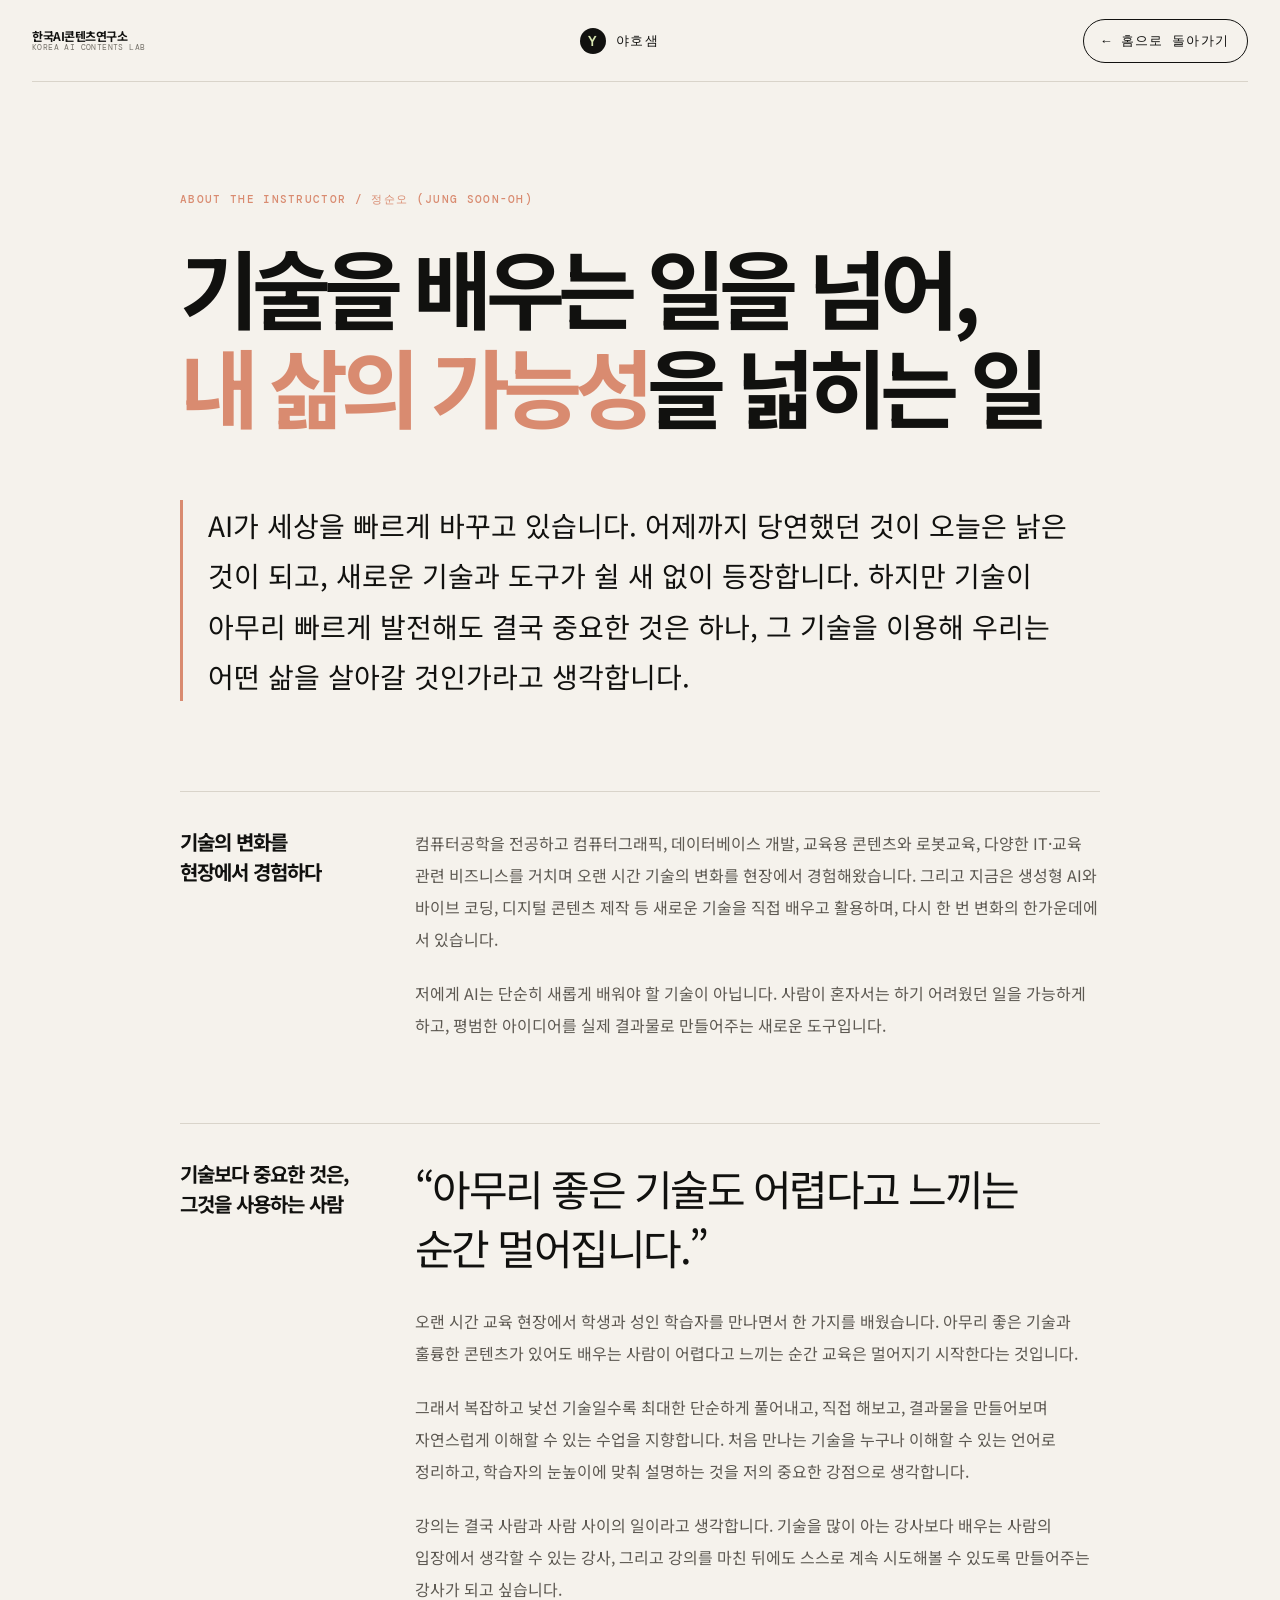
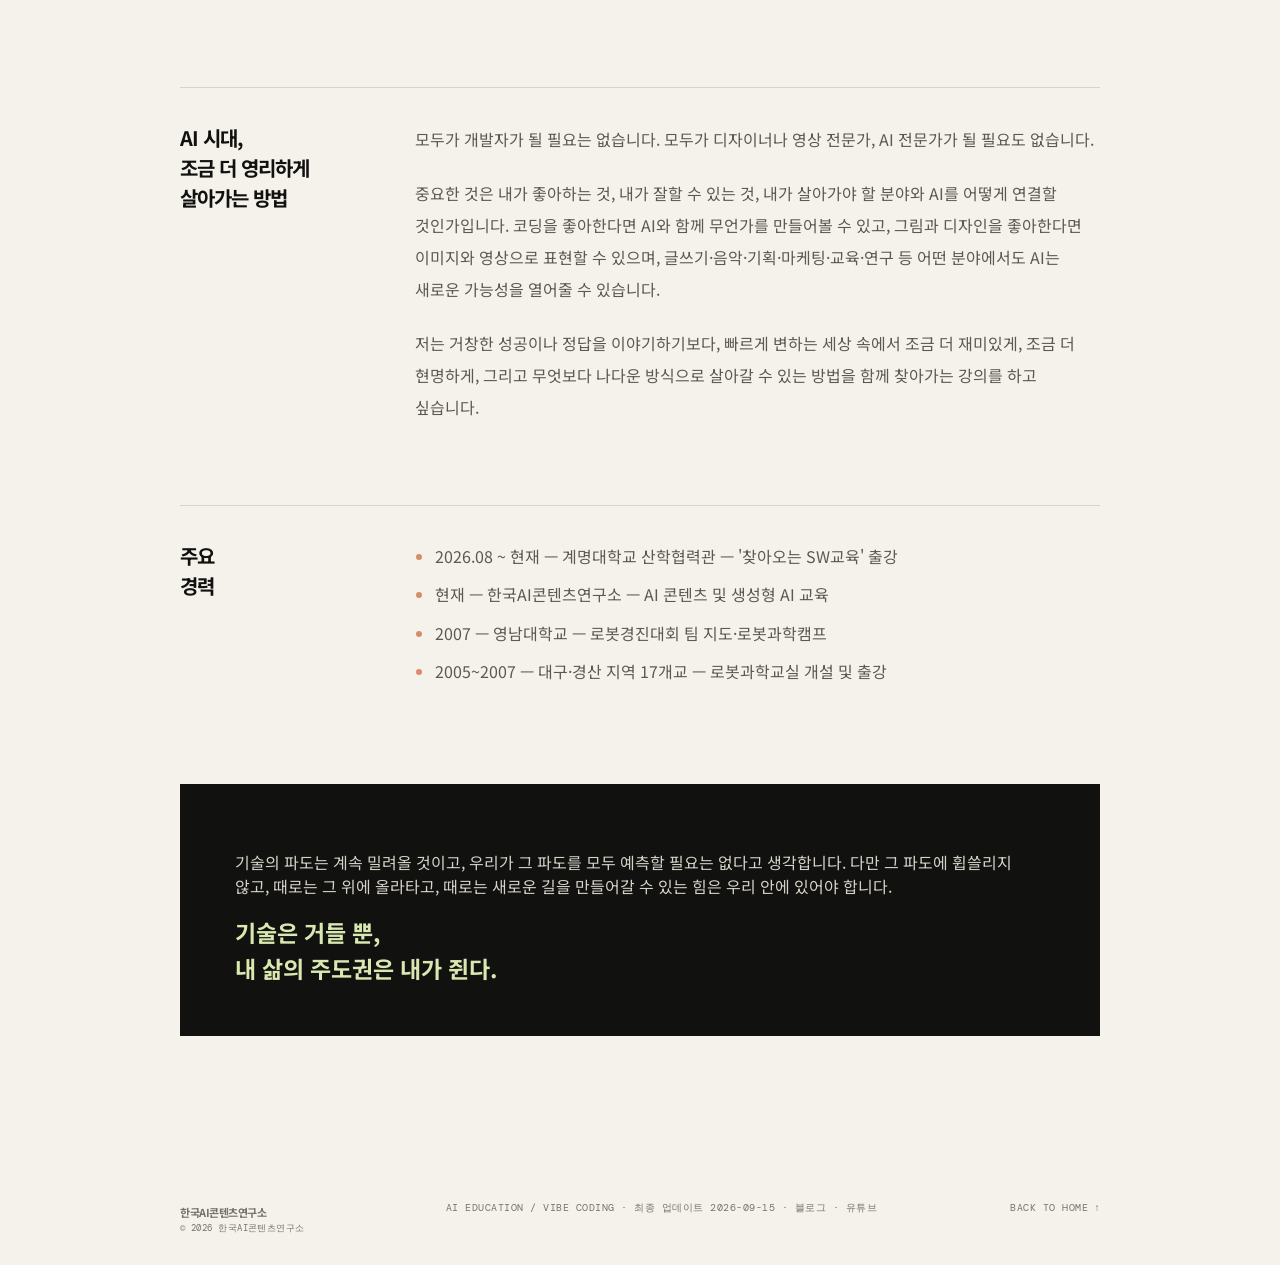
==== commit 44852dfa: "Add blog/YouTube channels to Person schema and site footer - Person sameAs (index.html + about.html)" ====
--- a/about.html
+++ b/about.html
@@ -21,7 +21,7 @@
         "description": "바이브코딩 전문 AI 강사",
         "keywords": ["AI", "Vibe Coding"],
         "url": "https://yahosam.vercel.app/about.html",
-        "sameAs": ["https://hanconyeon.com/"],
+        "sameAs": ["https://hanconyeon.com/", "https://blog.naver.com/yahogee", "https://www.youtube.com/@야호-l9m"],
         "dateModified": "2026-09-15"
       }
     </script>
@@ -46,6 +46,6 @@
         <section class="article-signature"><p>기술의 파도는 계속 밀려올 것이고, 우리가 그 파도를 모두 예측할 필요는 없다고 생각합니다. 다만 그 파도에 휩쓸리지 않고, 때로는 그 위에 올라타고, 때로는 새로운 길을 만들어갈 수 있는 힘은 우리 안에 있어야 합니다.</p><strong>기술은 거들 뿐,<br />내 삶의 주도권은 내가 쥔다.</strong></section>
       </article>
     </main>
-    <footer class="site-footer article-shell"><a class="company-footer" href="https://hanconyeon.com/" target="_blank" rel="noopener"><img src="https://ai-homepage-prompt.vercel.app/logo.png" alt="한국AI콘텐츠연구소" width="396" height="96" loading="lazy" onerror="this.style.display='none'" /><span><strong>한국AI콘텐츠연구소</strong><small>© 2026 한국AI콘텐츠연구소</small></span></a><span>AI EDUCATION / VIBE CODING · 최종 업데이트 2026-09-15</span><a href="index.html">BACK TO HOME ↑</a></footer>
+    <footer class="site-footer article-shell"><a class="company-footer" href="https://hanconyeon.com/" target="_blank" rel="noopener"><img src="https://ai-homepage-prompt.vercel.app/logo.png" alt="한국AI콘텐츠연구소" width="396" height="96" loading="lazy" onerror="this.style.display='none'" /><span><strong>한국AI콘텐츠연구소</strong><small>© 2026 한국AI콘텐츠연구소</small></span></a><span>AI EDUCATION / VIBE CODING · 최종 업데이트 2026-09-15 · <a href="https://blog.naver.com/yahogee" target="_blank" rel="noopener">블로그</a> · <a href="https://www.youtube.com/@야호-l9m" target="_blank" rel="noopener">유튜브</a></span><a href="index.html">BACK TO HOME ↑</a></footer>
   </body>
 </html>
